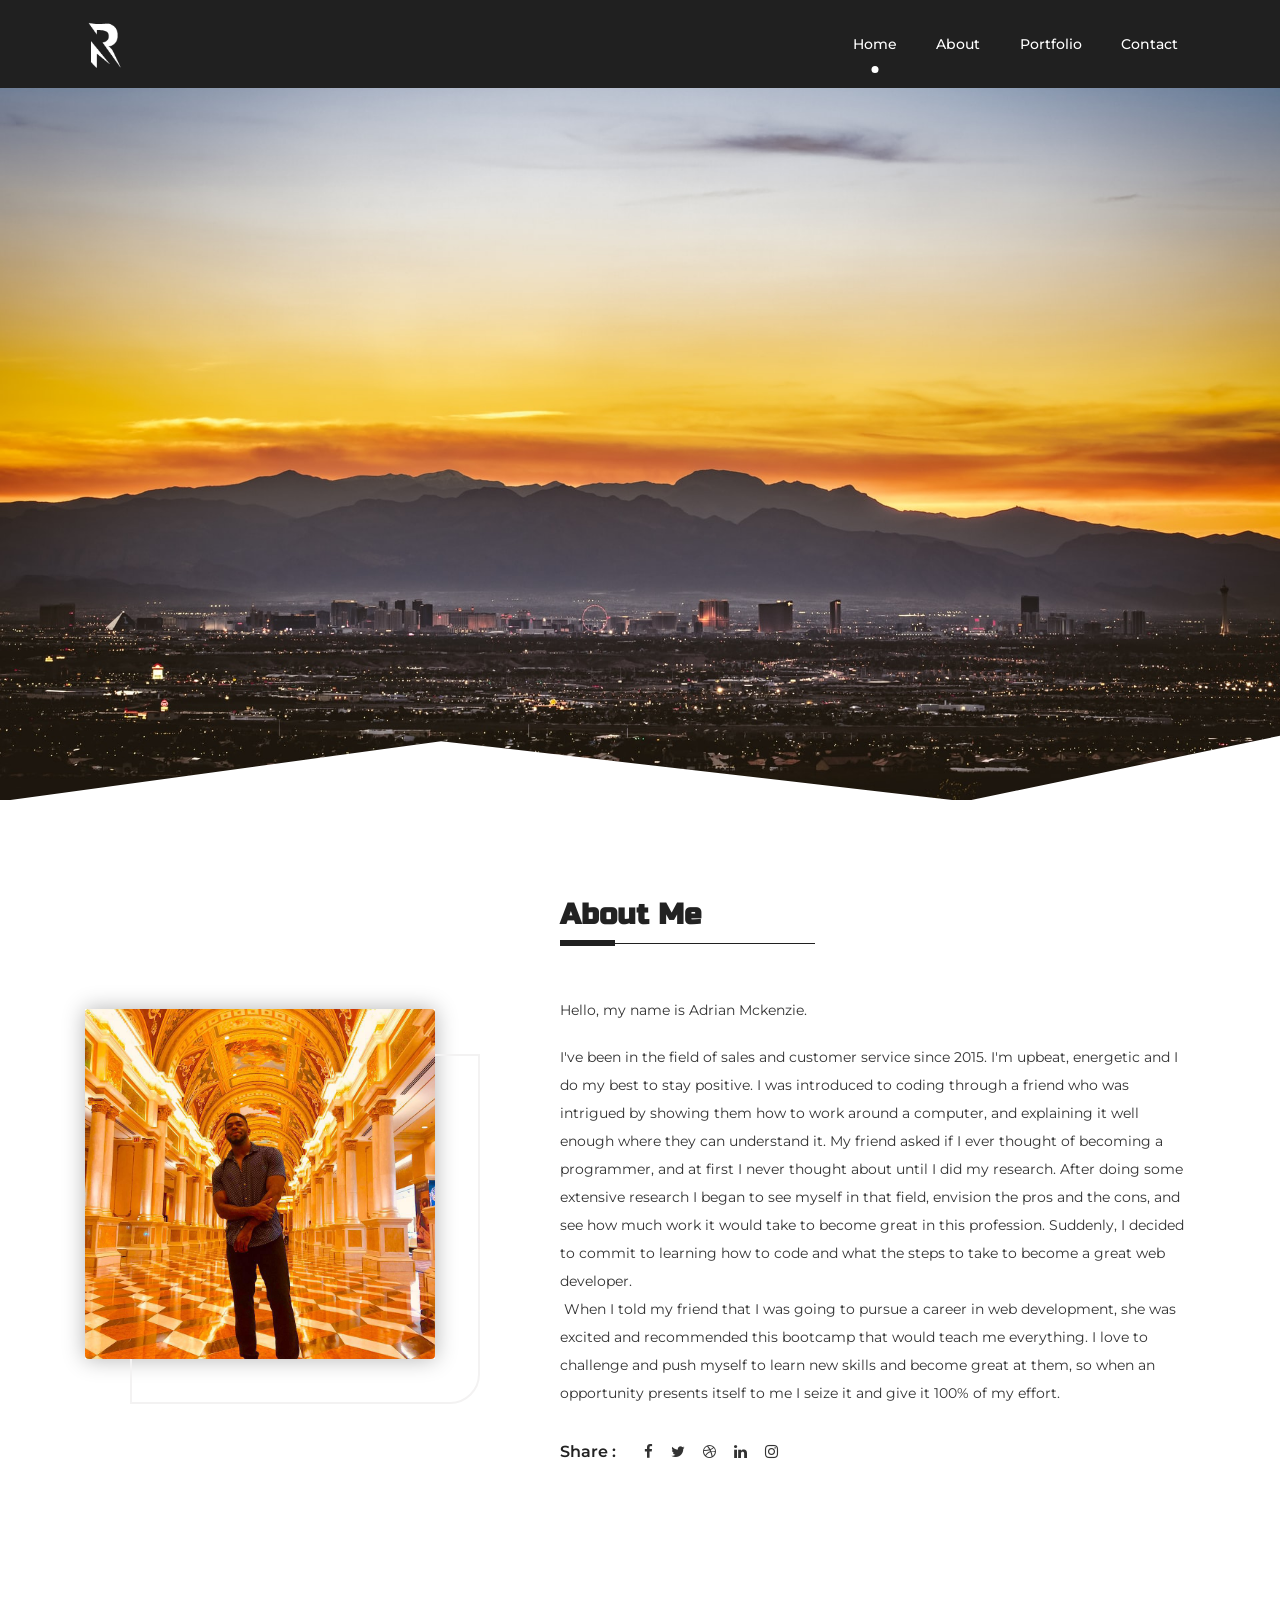
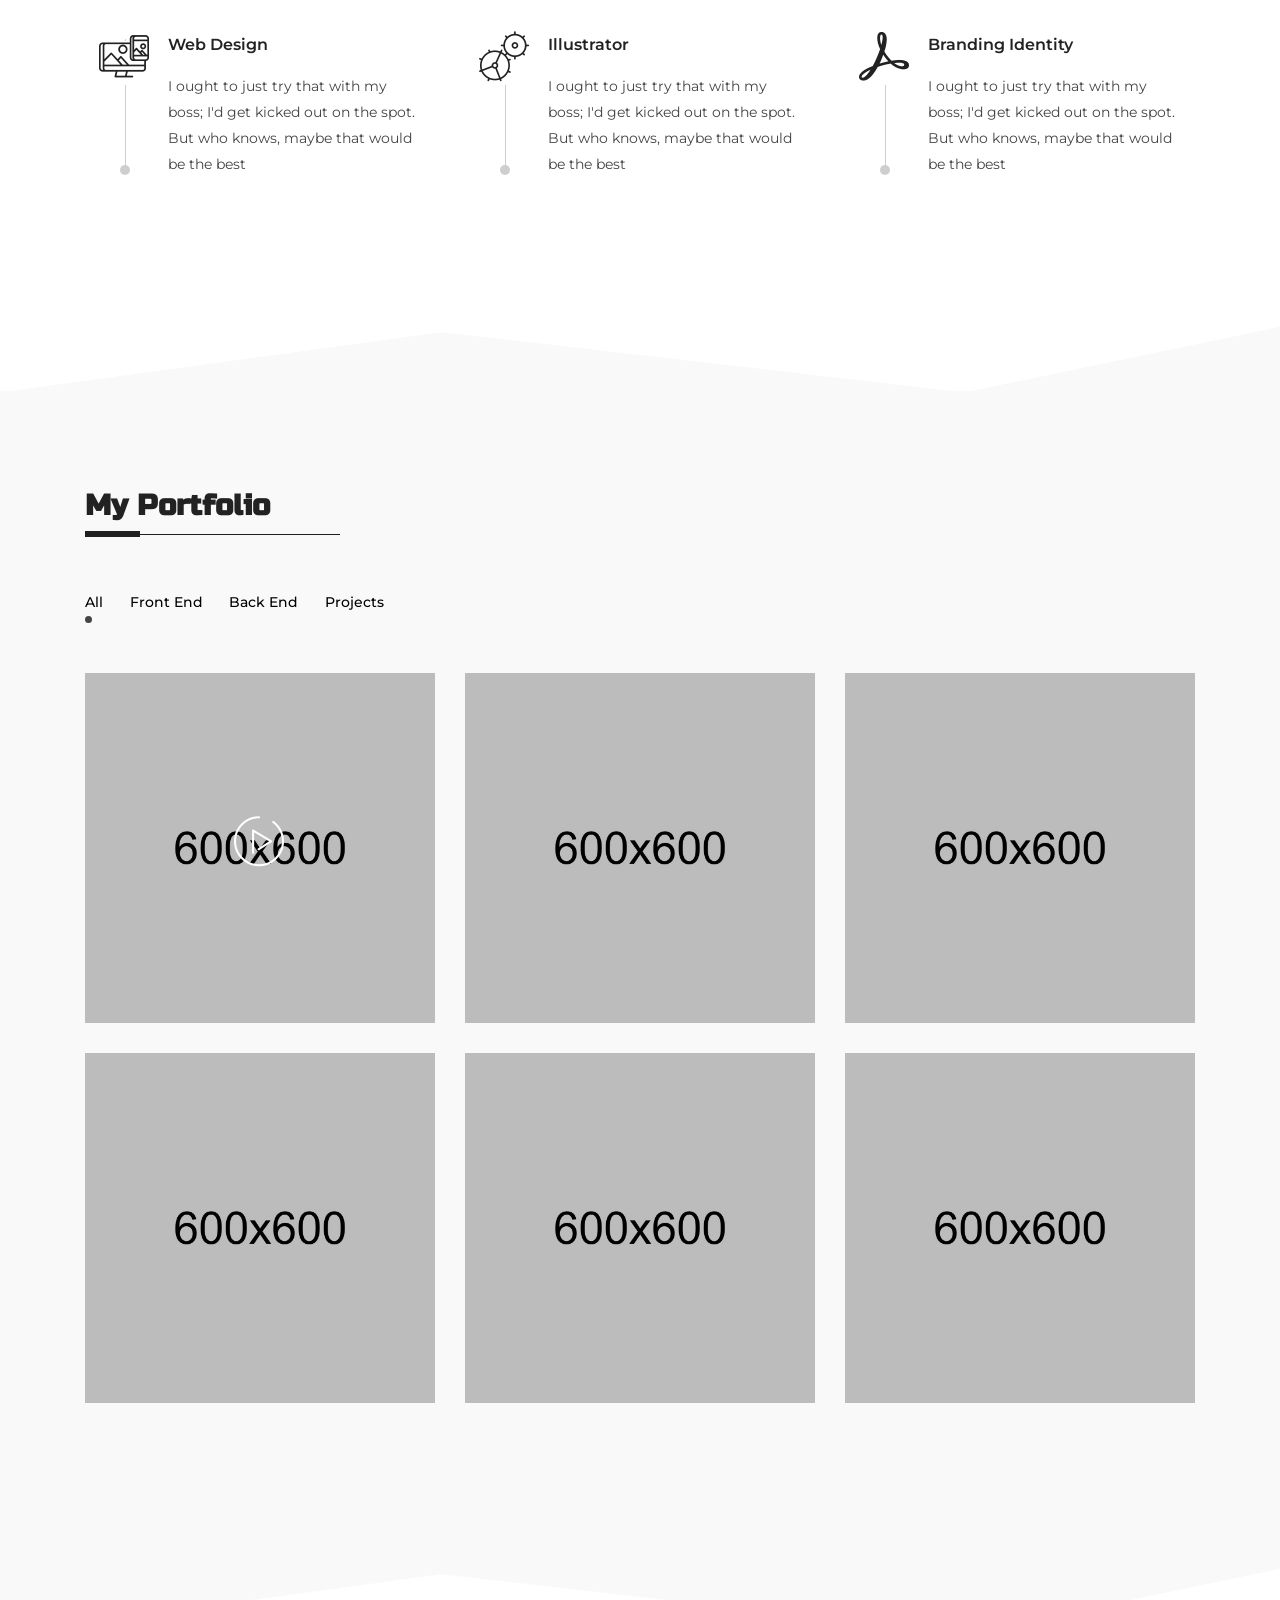
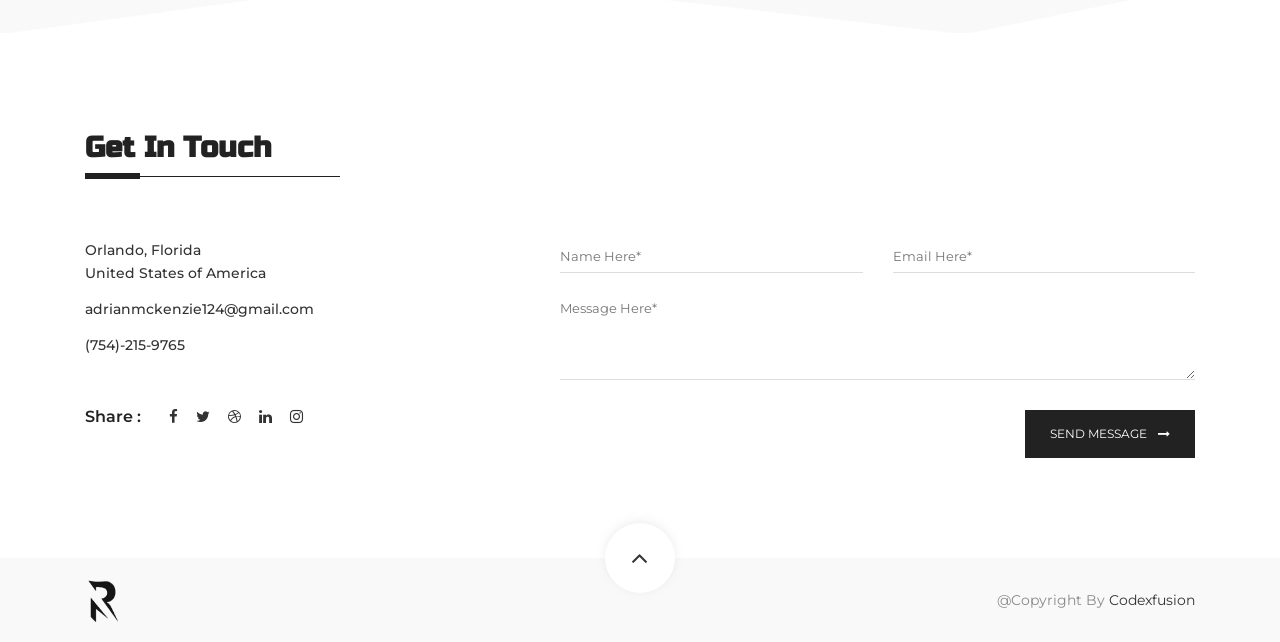
==== index.html @ 222e25c9 "updated portfolio" ====
<!DOCTYPE html>
<html lang="en">
  <head>
    <meta charset="utf-8" />
    <meta http-equiv="x-ua-compatible" content="ie=edge" />
    <meta name="viewport" content="width=device-width, initial-scale=1" />
    <title>Adrian's Portfolio</title>
    <link
      rel="shortcut icon"
      type="image/png"
      href="assets/img/icon/favicon.ico"
    />
    <!-- all css here -->
    <link rel="stylesheet" href="assets/css/bootstrap.min.css" />
    <link rel="stylesheet" href="assets/css/font-awesome.min.css" />
    <link rel="stylesheet" href="assets/css/flaticon.css" />
    <link rel="stylesheet" href="assets/css/magnific-popup.css" />
    <link rel="stylesheet" href="assets/css/slicknav.min.css" />
    <link rel="stylesheet" href="assets/css/typography.css" />
    <link rel="stylesheet" href="assets/css/default-css.css" />
    <link rel="stylesheet" href="assets/css/styles.css" />
    <link rel="stylesheet" href="assets/css/responsive.css" />
    <!-- modernizr css -->
    <script src="assets/js/vendor/modernizr-2.8.3.min.js"></script>
  </head>

  <body id="top">
    <!--[if lt IE 8]>
      <p class="browserupgrade">
        You are using an <strong>outdated</strong> browser. Please
        <a href="http://browsehappy.com/">upgrade your browser</a> to improve
        your experience.
      </p>
    <![endif]-->
    <!-- preloader area start -->
    <div id="preloader">
      <div class="loader_line"></div>
    </div>
    <!-- prealoader area end -->
    <!-- header area start -->
    <header>
      <div class="header-area">
        <div class="container">
          <div class="row align-items-center">
            <div class="col-md-3 col-sm-12">
              <div class="logo">
                <a href="index.html"
                  ><img src="assets/img/icon/logo.png" alt="logo"
                /></a>
              </div>
            </div>
            <div class="col-md-9 d-none d-md-block">
              <div class="main-menu">
                <nav class="nav-menu">
                  <ul id="nav_menu">
                    <li class="active">
                      <a data-hover="home" href="#home"><span>Home</span></a>
                    </li>
                    <li>
                      <a data-hover="about" href="#about"><span>About</span></a>
                    </li>
                    <li>
                      <a data-hover="portfolio" href="#portfolio"
                        ><span>Portfolio</span></a
                      >
                    </li>
                    <li>
                      <a data-hover="contact" href="#contact"
                        ><span>Contact</span></a
                      >
                    </li>
                  </ul>
                </nav>
              </div>
            </div>
            <div class="col-sm-12 d-block d-md-none">
              <div class="responsive-menu-wrap"></div>
            </div>
          </div>
        </div>
      </div>
    </header>
    <!-- header area end -->
    <!-- slider area start -->
    <section
      id="home"
      class="slider-area parallax"
      data-speed="3"
      data-bg-image="assets/img/bg/vegas_view.jpg"
    >
      <div class="container">
        <div class="slider-content">
          <h2 class="txtanim1"><span>Adrian</span> <span>Mckenzie</span></h2>
          <h4 class="txtanim1 delay1">
            <span>W</span>
            <span>e</span>
            <span>b</span>
            <span>D</span>
            <span>e</span>
            <span>v</span>
            <span>e</span>
            <span>l</span>
            <span>o</span>
            <span>p</span>
            <span>e</span>
            <span>r</span>
          </h4>
        </div>
      </div>
      <div class="white_svg svg_white">
        <svg x="0px" y="0px" viewBox="0 186.5 1920 113.5">
          <polygon
            points="0,300 655.167,210.5 1432.5,300 1920,198.5 1920,300 "
          />
        </svg>
      </div>
      <div class="txtanim1 next-section">
        <span
          ><a href="#about"
            >About Me <strong><i class="fa fa-question-circle"></i></strong></a
        ></span>
      </div>
    </section>
    <!-- slider area end -->
    <!-- about area strat -->
    <section class="about-area" id="about">
      <div class="container">
        <div class="row align-items-center">
          <div class="col-md-4">
            <div class="abt-left-thumb">
              <img src="assets/img/about/Vegas.jpg" alt="image" />
            </div>
          </div>
          <div class="col-md-7 offset-md-1">
            <div class="abt-content">
              <div class="section-title">
                <h2 class="txt2_is_show">About Me</h2>
              </div>
              <p class="txt1-wrap">
                <span class="txt1">Hello, my name is Adrian Mckenzie.</span>
              </p>
              <p class="txt1-wrap">
                <span class="txt1"
                  >I've been in the field of sales and customer service since 2015. I'm upbeat, energetic and I do my best to stay positive. I was introduced to coding through a friend who was intrigued
                  by showing them how to work around a computer, and explaining
                  it well enough where they can understand it. My friend asked
                  if I ever thought of becoming a programmer, and at first I
                  never thought about until I did my research. After doing some
                  extensive research I began to see myself in that field,
                  envision the pros and the cons, and see how much work it would
                  take to become great in this profession. Suddenly, I decided
                  to commit to learning how to code and what the steps to take to become a great web developer.</span
                >
                <span class="txt1"></span>
                  When I told my friend that I was going to pursue a career in web development, she was excited and recommended this bootcamp that would teach me everything. I love to challenge and push myself to learn new skills
                  and become great at them, so when an opportunity presents
                  itself to me I seize it and give it 100% of my effort.</span
                >
              </p>
              <div class="social-link">
                <h5>Share :</h5>
                <a href="#"><i class="fa fa-facebook"></i></a>
                <a href="#"><i class="fa fa-twitter"></i></a>
                <a href="#"><i class="fa fa-dribbble"></i></a>
                <a href="#"><i class="fa fa-linkedin"></i></a>
                <a href="#"><i class="fa fa-instagram"></i></a>
              </div>
            </div>
          </div>
        </div>
      </div>
    </section>
    <!-- about area end -->
    <!-- service area start -->
    <div class="service-area pb--200">
      <div class="container">
        <div class="row">
          <div class="col-md-4">
            <div class="single-service txt2_is_show">
              <div class="icon"><span class="flaticon-web-design"></span></div>
              <div class="srvc-content">
                <h4>Web Design</h4>
                <p>
                  I ought to just try that with my boss; I'd get kicked out on
                  the spot. But who knows, maybe that would be the best
                </p>
              </div>
            </div>
          </div>
          <div class="col-md-4">
            <div class="single-service txt2_is_show">
              <div class="icon"><span class="flaticon-settings"></span></div>
              <div class="srvc-content">
                <h4>Illustrator</h4>
                <p>
                  I ought to just try that with my boss; I'd get kicked out on
                  the spot. But who knows, maybe that would be the best
                </p>
              </div>
            </div>
          </div>
          <div class="col-md-4">
            <div class="single-service txt2_is_show">
              <div class="icon"><span class="flaticon-adobe"></span></div>
              <div class="srvc-content">
                <h4>Branding Identity</h4>
                <p>
                  I ought to just try that with my boss; I'd get kicked out on
                  the spot. But who knows, maybe that would be the best
                </p>
              </div>
            </div>
          </div>
        </div>
      </div>
      <div class="white_svg svg_gray">
        <svg x="0px" y="0px" viewBox="0 186.5 1920 113.5">
          <polygon
            points="0,300 655.167,210.5 1432.5,300 1920,198.5 1920,300 "
          />
        </svg>
      </div>
    </div>
    <!-- service area end -->
    <!-- portfolio area start -->
    <section class="fortfolio-area bg-gray pt--100 pb--200" id="portfolio">
      <div class="container">
        <div class="section-title">
          <h2 class="txt2_is_show">My Portfolio</h2>
        </div>
        <div class="fortfolio-filter">
          <button class="active" data-filter="*">All</button>
          <button data-filter=".web">Front End</button>
          <button data-filter=".design">Back End</button>
          <button data-filter=".marketing">Projects</button>
        </div>
        <div class="portfolio-masonary row" id="container">
          <div class="prt-grid marketing design col-md-4 col-sm-6">
            <div class="prt-item">
              <a
                class="expand-video"
                href="https://www.youtube.com/watch?v=eDiA1p5DlLg"
              >
                <span class="flaticon-play-button"></span>
                <img src="assets/img/portfolio/img1.jpg" alt="image" />
              </a>
            </div>
          </div>
          <div class="prt-grid marketing web col-md-4 col-sm-6">
            <div class="prt-item">
              <a class="expand-img" href="assets/img/portfolio/img2.jpg"
                ><img src="assets/img/portfolio/img2.jpg" alt="image"
              /></a>
            </div>
          </div>
          <div class="prt-grid col-md-4 col-sm-6">
            <div class="prt-item">
              <a class="expand-img" href="assets/img/portfolio/img3.jpg"
                ><img src="assets/img/portfolio/img3.jpg" alt="image"
              /></a>
            </div>
          </div>
          <div class="prt-grid design marketing col-md-4 col-sm-6">
            <div class="prt-item">
              <a class="expand-img" href="assets/img/portfolio/img4.jpg"
                ><img src="assets/img/portfolio/img4.jpg" alt="image"
              /></a>
            </div>
          </div>
          <div class="prt-grid web design col-md-4 col-sm-6">
            <div class="prt-item">
              <a class="expand-img" href="assets/img/portfolio/img5.jpg"
                ><img src="assets/img/portfolio/img5.jpg" alt="image"
              /></a>
            </div>
          </div>
          <div class="prt-grid design marketing col-md-4 col-sm-6">
            <div class="prt-item">
              <a class="expand-img" href="assets/img/portfolio/img6.jpg"
                ><img src="assets/img/portfolio/img6.jpg" alt="image"
              /></a>
            </div>
          </div>
        </div>
      </div>
      <div class="white_svg svg_white">
        <svg x="0px" y="0px" viewBox="0 186.5 1920 113.5">
          <polygon
            points="0,300 655.167,210.5 1432.5,300 1920,198.5 1920,300 "
          />
        </svg>
      </div>
    </section>
    <!-- portfolio area end -->
    <!-- contact area start -->
    <section class="contact-area ptb--100" id="contact">
      <div class="container">
        <div class="section-title">
          <h2 class="txt2_is_show">Get In Touch</h2>
        </div>
        <div class="row">
          <div class="col-md-5">
            <div class="cnt-left">
              <ul>
                <li>
                  Orlando, Florida
                  <span class="ct-break">United States of America</span>
                </li>
                <li>adrianmckenzie124@gmail.com</li>
                <li>(754)-215-9765</li>
              </ul>
              <div class="social-link">
                <h5>Share :</h5>
                <a href="#"><i class="fa fa-facebook"></i></a>
                <a href="#"><i class="fa fa-twitter"></i></a>
                <a href="#"><i class="fa fa-dribbble"></i></a>
                <a href="#"><i class="fa fa-linkedin"></i></a>
                <a href="#"><i class="fa fa-instagram"></i></a>
              </div>
            </div>
          </div>
          <div class="col-md-7">
            <div class="contact-form">
              <div class="screen-reader-response"></div>
              <form action="mail.php" id="cf">
                <div class="row">
                  <div class="col-md-6">
                    <input
                      type="text"
                      id="name"
                      name="name"
                      placeholder="Name Here*"
                    />
                  </div>
                  <div class="col-md-6">
                    <input
                      type="email"
                      id="email"
                      name="email"
                      placeholder="Email Here*"
                    />
                  </div>
                </div>
                <textarea
                  name="msg"
                  id="msg"
                  placeholder="Message Here*"
                ></textarea>
                <div class="form-submit">
                  <button type="submit" name="submit" id="cnt_submit">
                    Send Message <i class="fa fa-long-arrow-right"></i>
                  </button>
                </div>
              </form>
            </div>
          </div>
        </div>
      </div>
    </section>
    <!-- contact area end -->
    <!-- footer area start -->
    <footer>
      <div class="footer-area bg-gray">
        <div class="container">
          <div class="row align-items-center">
            <div class="col-md-6 col-sm-4">
              <div class="flogo">
                <a href="index.html"
                  ><img src="assets/img/icon/flogo.png" alt="logo"
                /></a>
              </div>
            </div>
            <div class="col-md-6 col-sm-8">
              <div class="copyright">
                <p>@Copyright By <span>Codexfusion</span></p>
              </div>
            </div>
          </div>
          <div class="go-to-top">
            <a href="#top"><i class="fa fa-angle-up"></i></a>
          </div>
        </div>
      </div>
    </footer>
    <!-- footer area end -->
    <!-- jquery latest version -->
    <script src="assets/js/vendor/jquery-3.2.0.min.js"></script>
    <!-- bootstrap 4 js -->
    <script src="assets/js/bootstrap.min.js"></script>
    <!-- others plugins -->
    <script src="assets/js/jquery.slicknav.min.js"></script>
    <script src="assets/js/jquery.magnific-popup.min.js"></script>
    <script src="assets/js/imagesloaded.pkgd.min.js"></script>
    <script src="assets/js/isotope.pkgd.min.js"></script>
    <script src="assets/js/plugins.js"></script>
    <script src="assets/js/scripts.js"></script>
  </body>
</html>
---- assets/css/flaticon.css ----
/*
  	Flaticon icon font: Flaticon
  	Creation date: 23/10/2017 08:34
  	*/

@font-face {
  font-family: "Flaticon";
  src: url("../fonts/Flaticon.eot");
  src: url("../fonts/Flaticon.eot?#iefix") format("embedded-opentype"),
       url("../fonts/Flaticon.woff") format("woff"),
       url("../fonts/Flaticon.ttf") format("truetype"),
       url("../fonts/Flaticon.svg#Flaticon") format("svg");
  font-weight: normal;
  font-style: normal;
}

@media screen and (-webkit-min-device-pixel-ratio:0) {
  @font-face {
    font-family: "Flaticon";
    src: url("./Flaticon.svg#Flaticon") format("svg");
  }
}

[class^="flaticon-"]:before, [class*=" flaticon-"]:before,
[class^="flaticon-"]:after, [class*=" flaticon-"]:after {
	font-family: Flaticon;
	font-size: 20px;
	font-style: normal;
	margin-left: 0px;
}

.flaticon-play-button:before { content: "\f100"; }
.flaticon-adobe:before { content: "\f101"; }
.flaticon-settings:before { content: "\f102"; }
.flaticon-web-design:before { content: "\f103"; }
---- assets/css/typography.css ----
/*
Table Of Contents
=========================
- Default Typography
- Custom Typography
=========================
*/

body {
    font-family: 'Montserrat', sans-serif;
}

h1,
h2,
h3,
h4,
h5,
h6 {
    margin: 0;
    font-family: 'Russo One', sans-serif;
    font-weight: 700;
    color: #000;
    letter-spacing: 1.5px;
}

h1 a,
h2 a,
h3 a,
h4 a,
h5 a,
h6 a {
    font-weight: inherit;
    font-family: 'Montserrat', sans-serif;
}

h1 {
    font-size: 36px;
    line-height: 70px;
    letter-spacing: 1px;
    margin-bottom: 0px;
}

h2 {
    font-size: 22px;
    line-height: 24px;
    margin-bottom: 0px;
}

h3 {
    font-size: 24px;
    line-height: 30px;
    margin-bottom: 0px;
}

h4 {
    font-size: 20px;
    line-height: 27px;
}

h5 {
    font-size: 16px;
    line-height: 24px;
}

h6 {
    font-size: 14px;
    line-height: 24px;
}

p {
    font-family: 'Montserrat', sans-serif;
    font-size: 14px;
    font-weight: normal;
    letter-spacing: 0;
    line-height: 28px;
    margin: 0;
}

p img {
    margin: 0;
}

span {
    font-family: 'Montserrat', sans-serif;
}


/* em and strong */

em {
    font: 15px/30px;
}

strong,
b {
    font: 15px/30px;
}

small {
    font-size: 11px;
    line-height: inherit;
}


/*  blockquotes */

blockquote {
    border-left: 0 none;
    font-family: 'Montserrat', sans-serif;
    margin: 10px 0;
    padding-left: 40px;
    position: relative;
}

blockquote::before {
    color: #4e5665;
    content: "ï„";
    font-family: FontAwesome;
    font-size: 36px;
    left: 20px;
    line-height: 0;
    margin: 0;
    opacity: 0.5;
    position: absolute;
    top: 20px;
}

blockquote p {
    font-style: italic;
    padding: 0;
    font-size: 18px;
    line-height: 36px;
}

blockquote cite {
    display: block;
    font-size: 12px;
    font-style: normal;
    line-height: 18px;
}

blockquote cite:before {
    content: "\2014 \0020";
}

blockquote cite a,
blockquote cite a:visited {
    color: #8B9798;
    border: none
}

/* links */

a,
a:visited {
    text-decoration: none;
    font-family: 'Montserrat', sans-serif;
    font-weight: normal;
    font-size: 12px;
    color: #fff;
    transition: all 0.3s ease-in-out;
    -webkit-transition: all 0.3s ease-in-out;
    -moz-transition: all 0.3s ease-in-out;
    -o-transition: all 0.3s ease-in-out;
    outline: 0;
}

a:hover,
a:active {
    color: #ffb607;
    text-decoration: none;
    outline: 0;
}

a:focus {
    text-decoration: none;
    outline: 0;
}

p a,
p a:visited {
    line-height: inherit;
    outline: 0;
}

a.active {
    color: #ffb607!important;
}


/* list */

ul,
ol {
    margin-bottom: 0px;
    margin-top: 0px;
    padding: 0;
}

ul {
    margin: 0;
    list-style-type: none;
}

ol {
    list-style: decimal;
}

ol,
ul.square,
ul.circle,
ul.disc {
    margin-left: 0px;
}

ul.square {
    list-style: square outside;
}

ul.circle {
    list-style: circle outside;
}

ul.disc {
    list-style: disc outside;
}

ul ul,
ul ol,
ol ol,
ol ul {
    margin: 0;
}

ul ul li,
ul ol li,
ol ol li,
ol ul li {
    margin-bottom: 0px;
}

li {
    line-height: 18px;
    margin-bottom: 0px;
}

ul.large li {}

li p {}


/* definition list */

dl {
    margin: 12px 0;
}

dt {
    margin: 0;
    color: #11ABB0;
}

dd {
    margin: 0 0 0 20px;
}

button {}


/*
--------------------------
- Custom Typography
--------------------------
*/


/* Your Custom Typography. */
---- assets/css/default-css.css ----
/* 
--------------------------
- 1.1 Default CSS
--------------------------
*/

/*google font*/
@import url('https://fonts.googleapis.com/css?family=Montserrat:300,400,500,600,700|Russo+One');

/* Your default CSS. */
*{margin: 0;padding:0;box-sizing: border-box;}

.clear {
    clear: both
}

*,
*:before,
*:after {
    -moz-box-sizing: border-box;
    -webkit-box-sizing: border-box;
    box-sizing: border-box;
}

*:focus {
    outline: 0;
}

html {
    font-size: 62.5%;
    -webkit-font-smoothing: antialiased;
}

body {
    background: #fff;
    font-weight: normal;
    font-size: 15px;
    letter-spacing: 1.5px;
    color: #888;
    line-height: 30px;
    -webkit-font-smoothing: antialiased;
    /* Fix for webkit rendering */
    -webkit-text-size-adjust: 100%;
}

img {
    max-width: 100%;
    height: auto;
}

button,
input,
textarea {
    letter-spacing: 0;
}

/*custome css*/

/*----------------------------
  14. Basic margin padding
-----------------------------*/
.bg-gray{
    background-color: #f9f9f9;
}
.ptb--100{
    padding: 100px 0px;
}
.pt--100{
    padding-top: 100px;
}
.pb--100{
    padding-bottom: 100px;
}
.pt--200{
    padding-top: 200px;
}
.pb--200{
    padding-bottom: 200px;
}

/*pealoader css*/
#preloader {
    position: fixed;
    left: 0;
    top: 0;
    height: 100vh;
    width: 100%;
    z-index: 99999;
    display: flex;
}
#preloader:before,
#preloader:after{
    content: '';
    position: absolute;
    left: 0;
    top: 0;
    width: 50%;
    height: 100%;
    z-index: -1;
    background-color: #171616;
    -webkit-transition: all 0.3s ease 0s;
    -o-transition: all 0.3s ease 0s;
    transition: all 0.3s ease 0s;
}
#preloader:after{
    left: auto;
    right: 0;
}
#preloader .loader_line{
    margin: auto;
    width: 1px;
    height: 250px;
    position: relative;
    overflow: hidden;
    -webkit-transition: all 0.8s ease 0s;
    -o-transition: all 0.8s ease 0s;
    transition: all 0.8s ease 0s;
}
.loader_line:before{
    content: '';
    position: absolute;
    left: 0;
    top: 50%;
    width: 1px;
    height: 0%;
    -webkit-transform: translateY(-50%);
    -ms-transform: translateY(-50%);
    -o-transform: translateY(-50%);
    transform: translateY(-50%);
    background-color: #fff;
    -webkit-animation: lineheight 1000ms ease-in-out 0s forwards;
    -o-animation: lineheight 1000ms ease-in-out 0s forwards;
    animation: lineheight 1000ms ease-in-out 0s forwards;
}
.loader_line:after{
    content: '';
    position: absolute;
    left: 0;
    top: 0;
    width: 1px;
    height: 100%;
    background-color: #777;
    -webkit-transform: translateY(-100%);
    -ms-transform: translateY(-100%);
    -o-transform: translateY(-100%);
    transform: translateY(-100%);
    -webkit-animation: lineround 1200ms linear 0s infinite;
    -o-animation: lineround 1200ms linear 0s infinite;
    animation: lineround 1200ms linear 0s infinite;
    animation-delay: 2000ms;
}

@keyframes lineheight{
    0%{
        height: 0%;
    }
    100%{
        height: 100%;
    }
}

@keyframes lineround{
    0%{
        -webkit-transform: translateY(-100%);
        -ms-transform: translateY(-100%);
        -o-transform: translateY(-100%);
        transform: translateY(-100%);
    }
    100%{
        -webkit-transform: translateY(200%);
        -ms-transform: translateY(200%);
        -o-transform: translateY(200%);
        transform: translateY(200%);
    }
}

/*hiding all*/
.preloaded .loader_line:after{
    opacity: 0;
}
.preloaded  .loader_line{
    opacity: 0;
    height: 100%!important;
}
.preloaded:before,
.preloaded:after{
    -webkit-animation: preloadedzero 300ms ease-in-out 500ms forwards;
    -o-animation: preloadedzero 300ms ease-in-out 500ms forwards;
    animation: preloadedzero 300ms ease-in-out 500ms forwards;
}
@keyframes preloadedzero{
    0%{
        width: 50%;
    }
    100%{
        width: 0%;
    }
}
---- assets/css/styles.css ----
/*-----------------------------------------------------------------------------------

    Template Name: Rokstar - Portfolio Html Template
    Template URI: rashadulislam.com/demo/proshar-preview
    Description: Rokstar - Portfolio Html Template
    Author: dreamthemecoders
    Author URI: https://themeforest.net/user/dreamthemecoders
    Version: 1.0

-----------------------------------------------------------------------------------
    
    CSS INDEX
    ===================
  
    1. Header Area
    2. Slider Area
    3. About Area
    4. Service Area
    5. Fortfolio Area
    6. Contact Area
    7. Footer Area

-----------------------------------------------------------------------------------*/

/*============================================
* 1. Header Area
*=============================================*/
.header-area{
    position: fixed;
    left: 0;
    top: 0;
    z-index: 999;
    width: 100%;
    background: #202020;
}
.logo{}
.logo a{
    display: inline-block;
}
.logo a img{
    max-width: 43px;
}
.main-menu{}
.main-menu nav ul{
    text-align: right;
}
.main-menu nav ul li{
    display: inline-block;
}
.main-menu nav ul li a{
        display: block;
    color: #fff;
    font-size: 14px;
    font-weight: 500;
    letter-spacing: 0;
    padding: 35px 17px;
    position: relative;
}

.main-menu nav ul li a:before{
    content: '';
    position: absolute;
    left: 50%;
    bottom: 17%;
    height: 7px;
    width: 7px;
    background: #fff;
    border-radius: 50%;
    opacity: 0;
    transform: translateX(-50%);
    -webkit-transition: all 0.3s ease 0s;
    -o-transition: all 0.3s ease 0s;
    transition: all 0.3s ease 0s;
}
.main-menu nav ul li a:after{
    content: attr(data-hover);
    position: absolute;
    left: 50%;
    top: 70%;
    opacity: 0;
    transform: translateX(-50%);
    -webkit-transition: all 0.3s ease 0s;
    -o-transition: all 0.3s ease 0s;
    transition: all 0.3s ease 0s;
}
.main-menu nav ul li a:hover:after{
    opacity: 1;
    top: 50%;
    transform: translate(-50%, -50%);
}
.main-menu nav ul li.active a:before{
    opacity: 1;
}
.main-menu nav ul li a span{
    display: block;
    -webkit-transition: all 0.15s ease-in-out 0s;
    -o-transition: all 0.15s ease-in-out 0s;
    transition: all 0.15s ease-in-out 0s;
}
.main-menu nav ul li a:hover span{
    transform: translate3d(0,-12px,0);
    opacity: 0;
}

/*mobiel menu*/

.slicknav_menu .slicknav_menutxt {
    display: none;
}

.slicknav_menu {
    background: transparent;
    margin-top: 21px;
}

.slicknav_menu .slicknav_icon-bar {
    height: 2px;
    width: 19px;
    margin: 3px 0px;
    -webkit-transition: all 0.3s ease 0s;
    transition: all 0.3s ease 0s;
}

.slicknav_btn {
    background-color: transparent;
    position: relative;
    margin-top: -38px;
}

.slicknav_menu .slicknav_open .slicknav_icon-bar:nth-child(2) {
    opacity: 0;
    -ms-filter: "progid:DXImageTransform.Microsoft.Alpha(Opacity=0)";
}

.slicknav_menu .slicknav_open .slicknav_icon-bar:nth-child(1) {
    -webkit-transform: rotate(45deg) translate(1px, 7px);
    transform: rotate(45deg) translate(1px, 7px);
}

.slicknav_menu .slicknav_open .slicknav_icon-bar:nth-child(3) {
    -webkit-transform: rotate(-45deg) translateY(-6px);
    transform: rotate(-45deg) translateY(-6px);
}

.slicknav_menu {
    margin-top: 0;
}

.slicknav_nav {
    background: #0c0c0c;
    margin: 0;
    padding: 6px 0px;
    margin-top: 10px;
}

.slicknav_nav a:hover {
    background: #fefefe none repeat scroll 0 0;
    border-radius: 0;
}

.slicknav_nav a {
    font-size: 14px;
    letter-spacing: 0.01em;
}

/*============================================
* END Header Area
*=============================================*/

/*============================================
* 2. Slider Area
*=============================================*/
.slider-area{
    height: 800px;
    display: flex;
    align-items: center;
    position: relative;
}
.white_svg{
    position: absolute;
    left: 0;
    bottom: -11px;
    width: 100%;
    overflow: hidden;
}
.svg_white svg{
    fill: #fff;
    width: 101%;
}
.svg_gray svg{
    fill: #f9f9f9;
    width: 101%;
}
.slider-content h2{
    font-size: 55px;
    color: #ffffff;
    font-weight: 300;
    letter-spacing: 0;
    line-height: 55px;
    margin-bottom: 10px;
    text-transform: uppercase;
}

.slider-content h4{
    font-size: 19px;
    font-weight: 300;
    color: #ffffff;
    letter-spacing: 0em;
    line-height: 41px;
    text-transform: uppercase;
}
.slider-content h4 span{
    display: inline-block!important;
    letter-spacing: 0;
}
.txt1-wrap{
    overflow: hidden;
    margin-bottom: 100px;
}
.txt1{
    opacity: 0;
    display: inline-block;
    -webkit-transition: all 0.3s ease 0s;
    -o-transition: all 0.3s ease 0s;
    transition: all 0.3s ease 0s;
    -webkit-transform: translate3d(0px, 100%, 0px);
    -ms-transform: translate3d(0px, 100%, 0px);
    -o-transform: translate3d(0px, 100%, 0px);
    transform: translate3d(0px, 100%, 0px);
}

.next-section{
        position: absolute;
    right: 38px;
    bottom: 123px;
    transform: rotate(-90deg);
    z-index: 99;
    padding-left: 32px;
}
.next-section a{
        display: block;
    color: #fff;
    text-transform: uppercase;
    font-size: 10px;
    letter-spacing: 0.2em;
        font-weight: 300;
        position: relative;
}
.next-section strong{
        display: inline-block;
    font-size: 14px;
    font-weight: 700;
    margin-left: 4px;
}
.next-section a:after{
    content: '';
    position: absolute;
    bottom: 3px;
    right: 0;
    height: 1px;
    width: 0%;
    background-color: #ddd;
    -webkit-transition: all 0.3s ease 0s;
    -o-transition: all 0.3s ease 0s;
    transition: all 0.3s ease 0s;
}
.next-section a:hover:after{
    width: 126%;
}
.next-section a:before{
        content: '\f104';
    position: absolute;
    bottom: 3px;
    left: -17px;
    font-family: fontawesome;
    font-size: 24px;
    color: #b1acac;
    -webkit-animation: secdownmoving 1000ms linear 0s infinite;
    -o-animation: secdownmoving 1000ms linear 0s infinite;
    animation: secdownmoving 1000ms linear 0s infinite;
}
@keyframes secdownmoving{
    0%{
        -webkit-transform: translateX(0px);
        -ms-transform: translateX(0px);
        -o-transform: translateX(0px);
        transform: translateX(0px);
    }
    50%{
        -webkit-transform: translateX(-10px);
        -ms-transform: translateX(-10px);
        -o-transform: translateX(-10px);
        transform: translateX(-10px);
    }
    100%{
        -webkit-transform: translateX(0px);
        -ms-transform: translateX(0px);
        -o-transform: translateX(0px);
        transform: translateX(0px);
    }
}

/*============================================
* END Slider Area
*=============================================*/

/*============================================
* 3. About Area
*=============================================*/
.about-area{
    padding: 100px 0px 150px;
}
.abt-left-thumb{
    display: block;
    position: relative;
    z-index: 1;
    box-shadow: 0px 0px 21px rgba(0,0,0,0.3);
}
.abt-left-thumb:before{
    content: '';
    position: absolute;
    right: -45px;
    bottom: -45px;
    border: 2px solid #f3f2f2;
    height: 100%;
    width: 100%;
    z-index: -1;
    border-radius: 0px 0px 30px 0px;
}
.abt-left-thumb img{
    border-radius: 4px;
    overflow: hidden;
    max-width: 100%;
}
.abt-content{}
.section-title{}
.section-title h2{
        font-size: 29px;
    letter-spacing: 0;
    color: #222222;
    line-height: 30px;
    margin-bottom: 50px;
    padding-bottom: 16px;
    position: relative;
}
.section-title h2:before{
    content: '';
    position: absolute;
    left: 0;
    bottom: 0;
    height: 5px;
    width: 55px;
    background-color: #202020;
}
.section-title h2:after{
    content: '';
    position: absolute;
    left: 0;
    bottom: 2px;
    height: 1px;
    width: 255px;
    background-color: #202020;
}
.section-title h2.txt2_is_show:after{
    width: 0;
    -webkit-transition: all 0.4s ease 0s;
    -o-transition: all 0.4s ease 0s;
    transition: all 0.4s ease 0s;
}
.section-title h2.is_show:after{
    width: 255px;
}
.abt-content p{
    font-size: 14px;
    font-weight: 400;
    color: #333;
    letter-spacing: 0;
    margin-bottom: 19px;
}
.social-link{
    display: inline-block;
    margin-top: 11px;
}
.social-link h5{
    font-family: 'Montserrat', sans-serif;
    display: inline-block;
    font-size: 16px;
    letter-spacing: 0;
    font-weight: 600;
    color: #222222;
    margin-right: 22px;
}
.social-link a{
    display: inline-block;
    font-size: 15px;
    color: #333333;
    margin-right: 11px;
}
.social-link:hover a{
    color: #888;
}
.social-link a:hover{
    color: #000;
}

/*============================================
* END About Area
*=============================================*/

/*============================================
* 4. Service Area
*=============================================*/
.service-area{
    position: relative;
}
.single-service{
    z-index: 1;
    position: relative;
    padding: 14px;
    -webkit-transition: all 0.3s ease 0s;
    -o-transition: all 0.3s ease 0s;
    transition: all 0.3s ease 0s;
}
.single-service:hover,
.single-service:hover .icon{
    background-color: #f9f9f9;
}
.single-service .icon{
        float: left;
    margin-right: 17px;
    margin-top: 10px;
        background: #fff;
}
.single-service:before{
        content: '';
    position: absolute;
    left: 40px;
    top: 22px;
    height: 0;
    width: 1px;
    background: #d0cdcd;
    z-index: -1;
    -webkit-transition: all 0.8s ease 0s;
    -o-transition: all 0.8s ease 0s;
    transition: all 0.8s ease 0s;
}
.txt2_is_show.is_show:before{
    height: calc(100% - 40px);
}
.single-service:after{
    content: '';
    position: absolute;
    left: 35px;
    bottom: 16px;
    height: 10px;
    width: 10px;
    border-radius: 50%;
    background: #d0cdcd;
}
.txt2_is_show:after{
    opacity: 0;
    -webkit-transition: all 0.8s ease 1.1s;
    -o-transition: all 0.8s ease 1.1s;
    transition: all 0.8s ease 1.1s;
}
.txt2_is_show.is_show:after{
    opacity: 1;
}
.single-service .icon span:before{
    font-size: 50px;
        color: #222;
}
.srvc-content{
    overflow: hidden;
}
.srvc-content h4{
        font-family: 'Montserrat', sans-serif;
    font-size: 16px;
    font-weight: 600;
    letter-spacing: 0;
    color: #222222;
    margin-bottom: 15px;
}
.srvc-content p{
    color: #444;
    line-height: 26px;
}


/*============================================
* END Service Area
*=============================================*/

/*============================================
* 5. Fortfolio Area
*=============================================*/
.fortfolio-area{
    position: relative;
}
.fortfolio-filter{
    margin-bottom: 50px;
}
.fortfolio-filter button{
        font-size: 14px;
    font-weight: 500;
    color: #000000;
    letter-spacing: 0;
    background: transparent;
    border: none;
    outline: none;
    cursor: pointer;
    padding-bottom: 6px;
    position: relative;
    margin-right: 21px;
}
.fortfolio-filter button:before{
        content: '';
    position: absolute;
    left: 0;
    bottom: 0;
    height: 7px;
    width: 7px;
    opacity: 0;
    background: #464444;
    border-radius: 50%;
    -webkit-transition: all 0.3s ease 0s;
    -o-transition: all 0.3s ease 0s;
    transition: all 0.3s ease 0s;
}
.fortfolio-filter button.active:before{
    opacity: 1;
}
.prt-item{
    margin-bottom: 30px;
}
.prt-item a{
    display: block;
}
.prt-item a.expand-video{
    position: relative;
    z-index: 1;
}
.prt-item a.expand-video span{
        position: absolute;
    left: 50%;
    top: 50%;
    transform: translate(-50%, -50%);
}
.prt-item a.expand-video:before{
    content: '';
    position: absolute;
    left: 0;
    top: 0;
    height: 100%;
    width: 100%;
    opacity: 0;
    background-color: rgba(27, 27, 27, 0.5);
    -webkit-transition: all 0.3s ease 0s;
    -o-transition: all 0.3s ease 0s;
    transition: all 0.3s ease 0s;
}
.prt-item:hover a.expand-video:before{
    opacity: 1;
}
.prt-item a.expand-video span:before{
    font-size: 50px;
    color: #fff;
}
.prt-item a:hover {
    box-shadow: 0px 10px 27px rgba(0,0,0,0.1);
}
.prt-item a img{
    max-width: 100%;
    display: inline-block;
}

/*============================================
* END Fortfolio Area
*=============================================*/

/*============================================
* 6. Contact Area
*=============================================*/
.contact-area{
    position: relative;
}
.contact-area .section-title{
    margin-bottom: 60px;
}
.cnt-left ul li {
    font-size: 14px;
    color: #333;
    letter-spacing: 0;
    line-height: 23px;
    margin-bottom: 13px;
    font-weight: 500;
}
.cnt-left ul li span.ct-break{
    display: block;
}
.cnt-left .social-link{
    margin-top: 32px;
}
.contact-form form input,
.contact-form form textarea{
        height: 34px;
    width: 100%;
    background: #fff;
    border: none;
    border-bottom: 1px solid #dddddd;
    margin-bottom: 20px;
    letter-spacing: 0;
    font-size: 13px;
}
.contact-form form input::-webkit-input-placeholder,
.contact-form form textarea::-webkit-input-placeholder {
  color: #777;
}
.contact-form form input::-moz-placeholder,
.contact-form form textarea::-moz-placeholder {
  color: #777;
}
.contact-form form input:-ms-input-placeholder,
.contact-form form textarea:-ms-input-placeholder {
  color: #777;
}
.contact-form form input:-moz-placeholder,
.contact-form form textarea:-moz-placeholder {
  color: #777;
}
.contact-form form textarea{
    height: 87px;
}
.contact-form form .form-submit{
    text-align: right;
}
.contact-form form button{
        background: #222;
    color: #fff;
    border: none;
    text-transform: uppercase;
    font-size: 12px;
    padding: 9px 25px;
    font-weight: 400;
    cursor: pointer;
    outline: none;
}
.contact-form form button i{
    margin-left: 8px;
    -webkit-transition: all 0.3s ease 0s;
    -o-transition: all 0.3s ease 0s;
    transition: all 0.3s ease 0s;
}
.contact-form form button:hover i{
    -webkit-transform: translateX(5px);
    -ms-transform: translateX(5px);
    -o-transform: translateX(5px);
    transform: translateX(5px);
}

/*============================================
* END Contact Area
*=============================================*/

/*============================================
* 7. Footer Area
*=============================================*/
.footer-area{
    padding: 18px 0px;
    position: relative;
}
.copyright {
    text-align: right;
}
.copyright p{
        font-size: 14px;
    font-weight: 400;
    letter-spacing: 0;
    color: #898989;
}
.flogo a img{
    max-width: 40px;
}
.copyright p span{
    display: inline-block;
    color: #333;
}
.go-to-top a{
    color: #333;
    position: absolute;
    left: calc(50% - 35px);
    top: -35px;
    background: #fff;
    height: 70px;
    width: 70px;
    border-radius: 50%;
    text-align: center;
    line-height: 70px;
    box-shadow: 0px -2px 9.9px 0.1px rgba(186, 187, 188, 0.25);
    font-size: 27px;
}
.go-to-top a:hover{
    box-shadow: 0px -4px 9.9px 0.1px rgba(186, 187, 188, 0.25);
}

/*============================================
* END Footer Area
*=============================================*/
---- assets/css/responsive.css ----
/* (1366x768) WXGA Display */

@media screen and (min-width: 1366px) and (max-width: 1919px) {}



/* Normal desktop :992px. */

@media (min-width: 992px) and (max-width: 1197px) {
	.slider-area {
	    height: 619px;
	}
}



/* Normal desktop :991px. */

@media (min-width: 768px) and (max-width: 991px) {
	.slider-area {
	    height: 480px;
	}
	.about-area {
	    padding: 90px 0px 80px;
	}
	.single-service{
		padding: 0;
	}
	.srvc-content h4{
		font-size: 15px;
	}
	.single-service .icon span:before {
	    font-size: 37px;
	}
	.single-service .icon {
	    margin-right: 11px;
	    margin-top: 8px;
	}
	.single-service:before {
	    left: 18px;
	}
	.single-service:after{
		left: 13px;
	}
    .white_svg {
	    bottom: -12px;
	}
	.service-area {
	    padding-bottom: 120px;
	}
	.fortfolio-area {
	    padding: 80px 0px 110px;
	}
	.contact-area {
	    padding: 80px 0px 90px;
	}
	.go-to-top{
		display: none;
	}
}



/* small mobile :320px. */

@media (max-width: 767px) {
    .container {
        width: 100%
    }
    .header-area {
        padding: 10px 0px 3px;
    }
    .white_svg {
	    bottom: -12px;
	}
}



/* Large Mobile :480px. */

@media only screen and (min-width: 480px) and (max-width: 767px) {
	.slicknav_btn {
	    margin-top: -44px;
	}
	.slider-area {
	    height: 379px;
	}
	.next-section{
		display: none;
	}
	.slider-content h2 {
	    font-size: 43px;
	    line-height: 51px;
	    margin-bottom: 0;
	}
	.slider-content h4 {
	    font-size: 16px;
	}
	.next-section {
	    right: -5px;
	    bottom: 53px;
	}
	.about-area {
	    padding: 80px 0px 60px;
	}
	.abt-content {
	    padding-top: 70px;
	}
	.abt-left-thumb:before {
	    right: -22px;
	    bottom: -22px;
	}
	.service-area {
	    padding-bottom: 30px;
	}
	.single-service{
		margin-bottom: 40px;
	}
	.fortfolio-area {
	    padding: 70px 0px 50px;
	}
	.contact-area {
	    padding: 70px 0px 80px;
	}
	.cnt-left{
		margin-bottom: 40px;
	}
	.contact-form form .form-submit {
	    text-align: left;
	}
	.footer-area {
	    padding: 20px 0px 13px;
	}
	.white_svg{
		display: none;
	}
	.copyright p{
		text-align: center;
	}
	.go-to-top{
		display: none;
	}

}



/* small mobile :320px. */

@media (min-width: 240px) and (max-width: 479px) {
	.logo a img {
	    max-width: 32px;
	}
	.next-section{
		display: none;
	}
    .abt-left-thumb:before {
        display: none;
    }
    .slider-area{
    	height: 286px;
    }
    .slider-content h2 {
	    font-size: 27px;
	    line-height: 31px;
	    margin-bottom: 1px;
	}
	.slider-content h4{
		font-size: 13px;
		line-height: 29px;
	}
	.next-section {
	    right: -24px;
    	bottom: 44px;
	}
	.about-area {
	    padding: 70px 0px 60px;
	}
	.abt-content {
	    padding-top: 70px;
	}
	.service-area {
	    padding-bottom: 40px;
	}
	.single-service{
		margin-bottom: 40px;
	}
	.fortfolio-filter {
	    text-align: center;
	}
	.fortfolio-area {
	    padding: 70px 0px 60px;
	}
	.fortfolio-filter button{
		margin-bottom: 10px;
	}
	.contact-area{
		padding: 70px 0px;
	}
	.cnt-left{
		margin-bottom: 40px;
	}
	.contact-form form .form-submit {
	    text-align: center;
	}
	.footer-area{
		text-align: center;
		padding: 39px 0px 28px;
	}
	.flogo {
	    margin-bottom: 18px;
	}
	.white_svg{
		display: none;
	}
	.copyright p{
		text-align: center;
	}
	.go-to-top{
		display: none;
	}
}
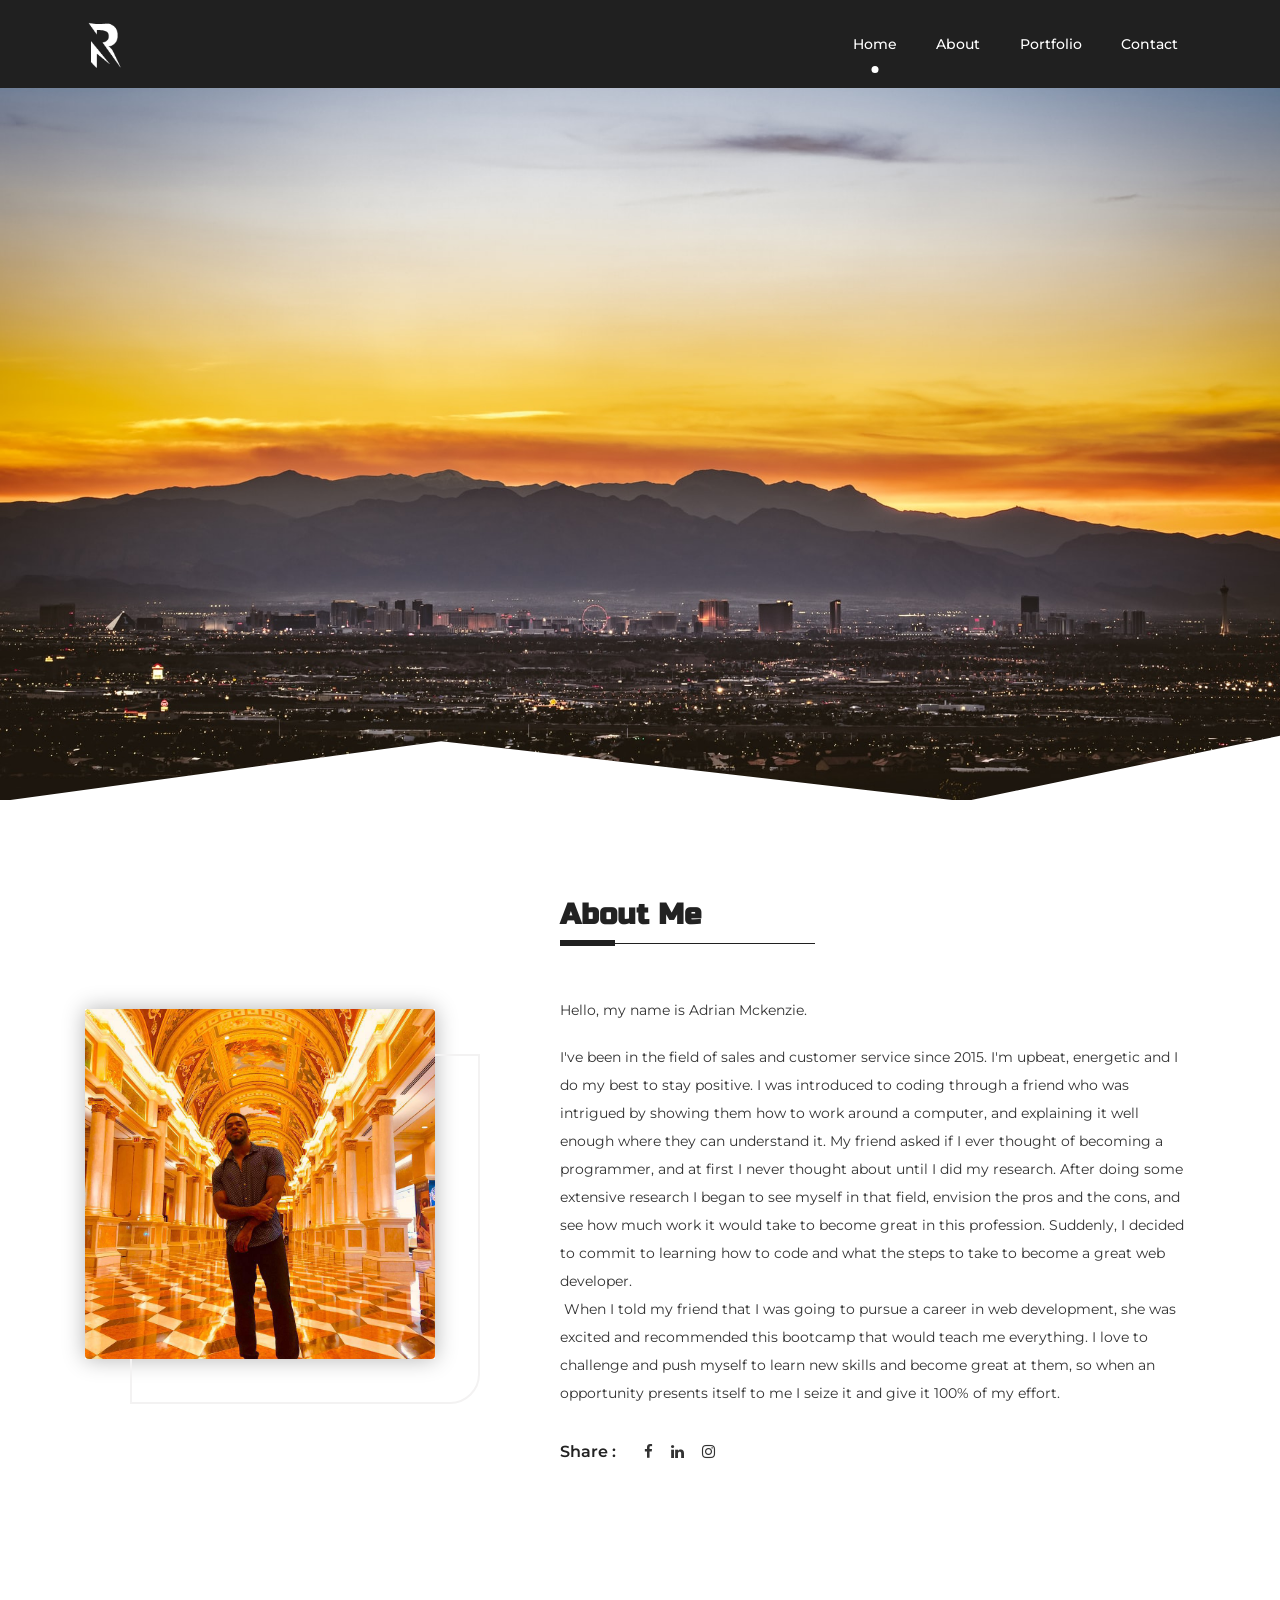
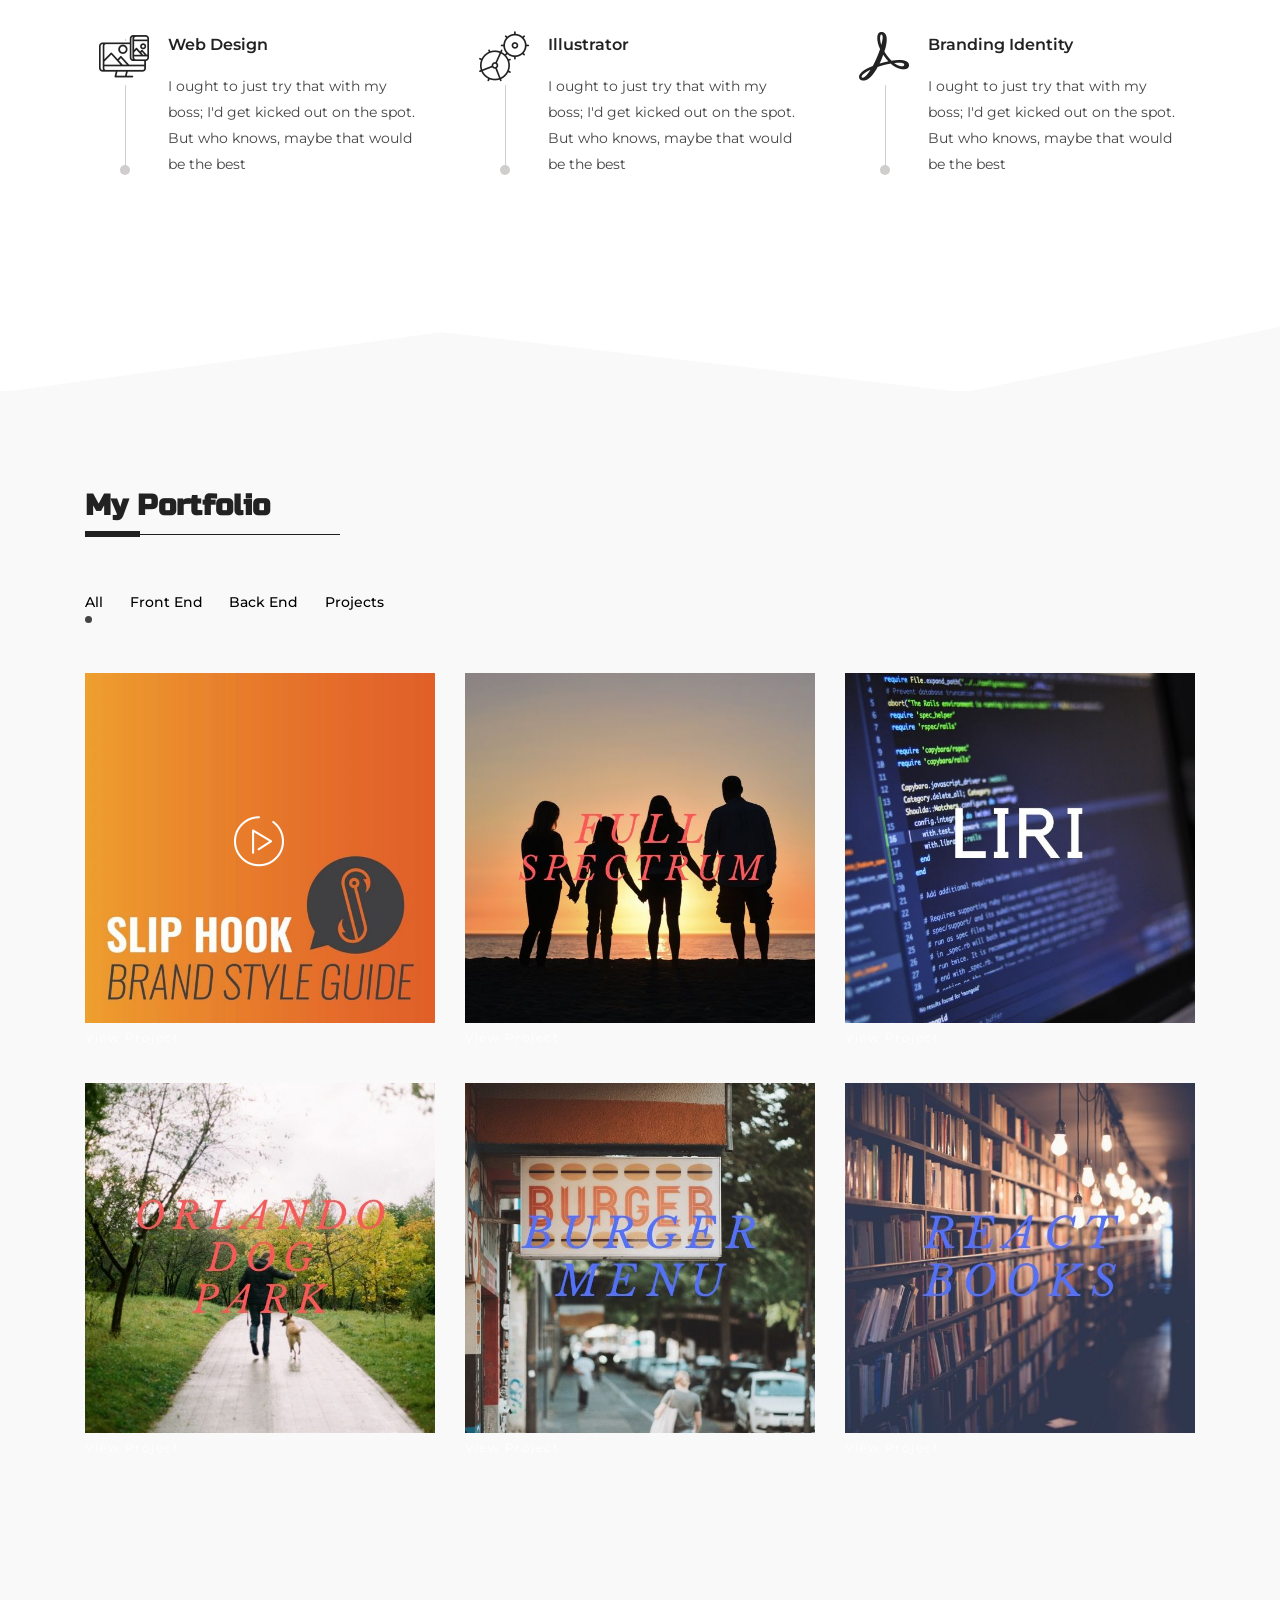
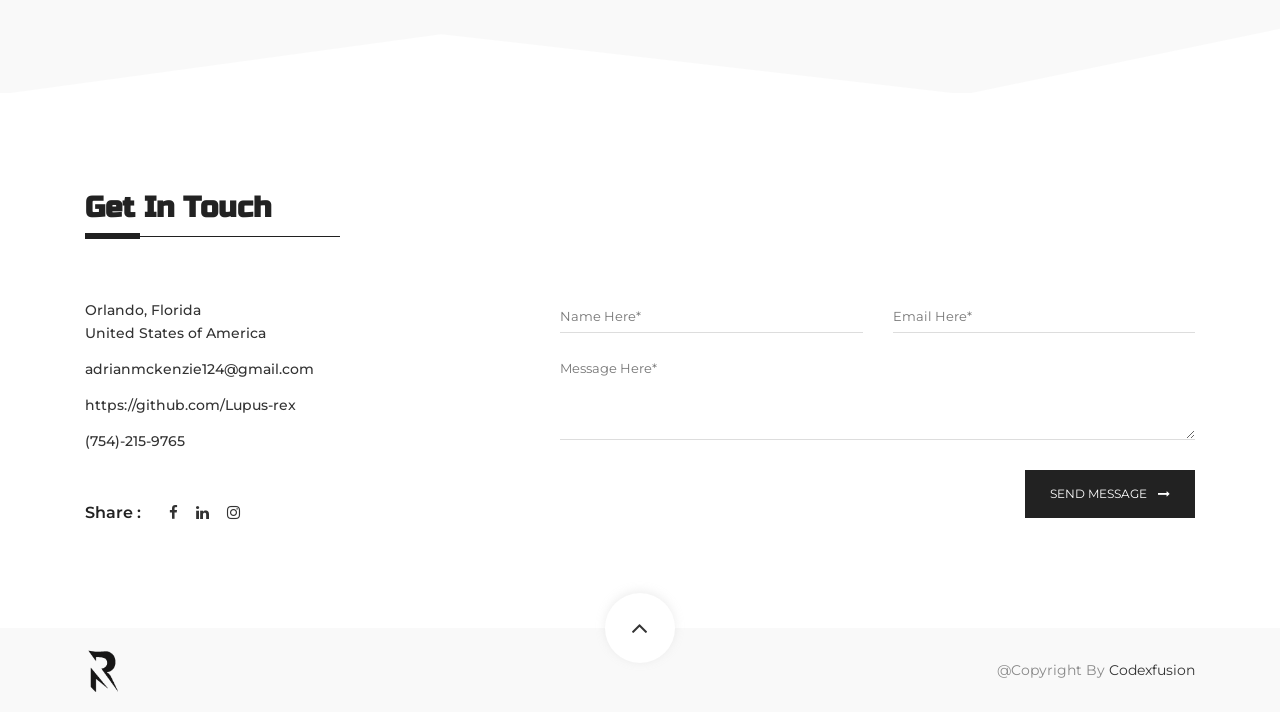
==== commit 62b79dc4: "updated portfolio" ====
--- a/index.html
+++ b/index.html
@@ -159,11 +159,9 @@
               </p>
               <div class="social-link">
                 <h5>Share :</h5>
-                <a href="#"><i class="fa fa-facebook"></i></a>
-                <a href="#"><i class="fa fa-twitter"></i></a>
-                <a href="#"><i class="fa fa-dribbble"></i></a>
-                <a href="#"><i class="fa fa-linkedin"></i></a>
-                <a href="#"><i class="fa fa-instagram"></i></a>
+                <a href="https://www.facebook.com/adrian.mckenzie.9"><i class="fa fa-facebook"></i></a>
+                <a href="https://www.linkedin.com/in/adrian-mckenzie-abb307146/"><i class="fa fa-linkedin"></i></a>
+                <a href="https://www.instagram.com/adrian_mckenzie_/?hl=en"><i class="fa fa-instagram"></i></a>
               </div>
             </div>
           </div>
@@ -242,43 +240,51 @@
                 href="https://www.youtube.com/watch?v=eDiA1p5DlLg"
               >
                 <span class="flaticon-play-button"></span>
-                <img src="assets/img/portfolio/img1.jpg" alt="image" />
+                <img src="assets/img/portfolio/slipjook_design.jpg" alt="image" />
               </a>
+              <a href=""> View Project</a>
             </div>
           </div>
           <div class="prt-grid marketing web col-md-4 col-sm-6">
             <div class="prt-item">
-              <a class="expand-img" href="assets/img/portfolio/img2.jpg"
-                ><img src="assets/img/portfolio/img2.jpg" alt="image"
+              <a class="expand-img" href="assets/img/portfolio/flsm.png"
+                ><img src="assets/img/portfolio/full spectrum.jpg" alt="image"
               /></a>
+              <div class="projectlink">
+              <a href="https://fullspectrum1.herokuapp.com/"> View Project</a>
+              </div>
             </div>
           </div>
           <div class="prt-grid col-md-4 col-sm-6">
             <div class="prt-item">
-              <a class="expand-img" href="assets/img/portfolio/img3.jpg"
-                ><img src="assets/img/portfolio/img3.jpg" alt="image"
+              <a class="expand-img" href="assets/img/portfolio/Liri.png  "
+                ><img src="assets/img/portfolio/LIRI (1).jpg" alt="image"
               /></a>
+              <a href="https://github.com/Lupus-rex/liri-hw.git"> View Project</a>
             </div>
           </div>
           <div class="prt-grid design marketing col-md-4 col-sm-6">
             <div class="prt-item">
               <a class="expand-img" href="assets/img/portfolio/img4.jpg"
-                ><img src="assets/img/portfolio/img4.jpg" alt="image"
+                ><img src="assets/img/portfolio/Orlando dog Park.jpg" alt="image"
               /></a>
+              <a href="https://epiknohvuh.github.io/GroupRepository/"> View Project</a>
             </div>
           </div>
           <div class="prt-grid web design col-md-4 col-sm-6">
             <div class="prt-item">
               <a class="expand-img" href="assets/img/portfolio/img5.jpg"
-                ><img src="assets/img/portfolio/img5.jpg" alt="image"
+                ><img src="assets/img/portfolio/Burger menu (1).jpg" alt="image"
               /></a>
+              <a href=""> View Project</a>
             </div>
           </div>
           <div class="prt-grid design marketing col-md-4 col-sm-6">
             <div class="prt-item">
               <a class="expand-img" href="assets/img/portfolio/img6.jpg"
-                ><img src="assets/img/portfolio/img6.jpg" alt="image"
+                ><img src="assets/img/portfolio/React books.jpg" alt="image"
               /></a>
+              <a href=""> View Project</a>
             </div>
           </div>
         </div>
@@ -307,15 +313,14 @@
                   <span class="ct-break">United States of America</span>
                 </li>
                 <li>adrianmckenzie124@gmail.com</li>
+                <li>https://github.com/Lupus-rex</li>
                 <li>(754)-215-9765</li>
               </ul>
               <div class="social-link">
                 <h5>Share :</h5>
-                <a href="#"><i class="fa fa-facebook"></i></a>
-                <a href="#"><i class="fa fa-twitter"></i></a>
-                <a href="#"><i class="fa fa-dribbble"></i></a>
-                <a href="#"><i class="fa fa-linkedin"></i></a>
-                <a href="#"><i class="fa fa-instagram"></i></a>
+                <a href="https://www.facebook.com/adrian.mckenzie.9"><i class="fa fa-facebook"></i></a>
+                <a href="https://www.linkedin.com/in/adrian-mckenzie-abb307146/"><i class="fa fa-linkedin"></i></a>
+                <a href="https://www.instagram.com/adrian_mckenzie_/?hl=en"><i class="fa fa-instagram"></i></a>
               </div>
             </div>
           </div>
--- a/assets/css/styles.css
+++ b/assets/css/styles.css
@@ -25,142 +25,144 @@
 /*============================================
 * 1. Header Area
 *=============================================*/
-.header-area{
-    position: fixed;
-    left: 0;
-    top: 0;
-    z-index: 999;
-    width: 100%;
-    background: #202020;
-}
-.logo{}
-.logo a{
-    display: inline-block;
-}
-.logo a img{
-    max-width: 43px;
-}
-.main-menu{}
-.main-menu nav ul{
-    text-align: right;
-}
-.main-menu nav ul li{
-    display: inline-block;
-}
-.main-menu nav ul li a{
-        display: block;
-    color: #fff;
-    font-size: 14px;
-    font-weight: 500;
-    letter-spacing: 0;
-    padding: 35px 17px;
-    position: relative;
-}
-
-.main-menu nav ul li a:before{
-    content: '';
-    position: absolute;
-    left: 50%;
-    bottom: 17%;
-    height: 7px;
-    width: 7px;
-    background: #fff;
-    border-radius: 50%;
-    opacity: 0;
-    transform: translateX(-50%);
-    -webkit-transition: all 0.3s ease 0s;
-    -o-transition: all 0.3s ease 0s;
-    transition: all 0.3s ease 0s;
-}
-.main-menu nav ul li a:after{
-    content: attr(data-hover);
-    position: absolute;
-    left: 50%;
-    top: 70%;
-    opacity: 0;
-    transform: translateX(-50%);
-    -webkit-transition: all 0.3s ease 0s;
-    -o-transition: all 0.3s ease 0s;
-    transition: all 0.3s ease 0s;
-}
-.main-menu nav ul li a:hover:after{
-    opacity: 1;
-    top: 50%;
-    transform: translate(-50%, -50%);
-}
-.main-menu nav ul li.active a:before{
-    opacity: 1;
-}
-.main-menu nav ul li a span{
-    display: block;
-    -webkit-transition: all 0.15s ease-in-out 0s;
-    -o-transition: all 0.15s ease-in-out 0s;
-    transition: all 0.15s ease-in-out 0s;
-}
-.main-menu nav ul li a:hover span{
-    transform: translate3d(0,-12px,0);
-    opacity: 0;
+.header-area {
+  position: fixed;
+  left: 0;
+  top: 0;
+  z-index: 999;
+  width: 100%;
+  background: #202020;
+}
+.logo {
+}
+.logo a {
+  display: inline-block;
+}
+.logo a img {
+  max-width: 43px;
+}
+.main-menu {
+}
+.main-menu nav ul {
+  text-align: right;
+}
+.main-menu nav ul li {
+  display: inline-block;
+}
+.main-menu nav ul li a {
+  display: block;
+  color: #fff;
+  font-size: 14px;
+  font-weight: 500;
+  letter-spacing: 0;
+  padding: 35px 17px;
+  position: relative;
+}
+
+.main-menu nav ul li a:before {
+  content: "";
+  position: absolute;
+  left: 50%;
+  bottom: 17%;
+  height: 7px;
+  width: 7px;
+  background: #fff;
+  border-radius: 50%;
+  opacity: 0;
+  transform: translateX(-50%);
+  -webkit-transition: all 0.3s ease 0s;
+  -o-transition: all 0.3s ease 0s;
+  transition: all 0.3s ease 0s;
+}
+.main-menu nav ul li a:after {
+  content: attr(data-hover);
+  position: absolute;
+  left: 50%;
+  top: 70%;
+  opacity: 0;
+  transform: translateX(-50%);
+  -webkit-transition: all 0.3s ease 0s;
+  -o-transition: all 0.3s ease 0s;
+  transition: all 0.3s ease 0s;
+}
+.main-menu nav ul li a:hover:after {
+  opacity: 1;
+  top: 50%;
+  transform: translate(-50%, -50%);
+}
+.main-menu nav ul li.active a:before {
+  opacity: 1;
+}
+.main-menu nav ul li a span {
+  display: block;
+  -webkit-transition: all 0.15s ease-in-out 0s;
+  -o-transition: all 0.15s ease-in-out 0s;
+  transition: all 0.15s ease-in-out 0s;
+}
+.main-menu nav ul li a:hover span {
+  transform: translate3d(0, -12px, 0);
+  opacity: 0;
 }
 
 /*mobiel menu*/
 
 .slicknav_menu .slicknav_menutxt {
-    display: none;
+  display: none;
 }
 
 .slicknav_menu {
-    background: transparent;
-    margin-top: 21px;
+  background: transparent;
+  margin-top: 21px;
 }
 
 .slicknav_menu .slicknav_icon-bar {
-    height: 2px;
-    width: 19px;
-    margin: 3px 0px;
-    -webkit-transition: all 0.3s ease 0s;
-    transition: all 0.3s ease 0s;
+  height: 2px;
+  width: 19px;
+  margin: 3px 0px;
+  -webkit-transition: all 0.3s ease 0s;
+  transition: all 0.3s ease 0s;
 }
 
 .slicknav_btn {
-    background-color: transparent;
-    position: relative;
-    margin-top: -38px;
+  background-color: transparent;
+  position: relative;
+  margin-top: -38px;
 }
 
 .slicknav_menu .slicknav_open .slicknav_icon-bar:nth-child(2) {
-    opacity: 0;
-    -ms-filter: "progid:DXImageTransform.Microsoft.Alpha(Opacity=0)";
+  opacity: 0;
+  -ms-filter: "progid:DXImageTransform.Microsoft.Alpha(Opacity=0)";
 }
 
 .slicknav_menu .slicknav_open .slicknav_icon-bar:nth-child(1) {
-    -webkit-transform: rotate(45deg) translate(1px, 7px);
-    transform: rotate(45deg) translate(1px, 7px);
+  -webkit-transform: rotate(45deg) translate(1px, 7px);
+  transform: rotate(45deg) translate(1px, 7px);
 }
 
 .slicknav_menu .slicknav_open .slicknav_icon-bar:nth-child(3) {
-    -webkit-transform: rotate(-45deg) translateY(-6px);
-    transform: rotate(-45deg) translateY(-6px);
+  -webkit-transform: rotate(-45deg) translateY(-6px);
+  transform: rotate(-45deg) translateY(-6px);
 }
 
 .slicknav_menu {
-    margin-top: 0;
+  margin-top: 0;
 }
 
 .slicknav_nav {
-    background: #0c0c0c;
-    margin: 0;
-    padding: 6px 0px;
-    margin-top: 10px;
+  background: #0c0c0c;
+  margin: 0;
+  padding: 6px 0px;
+  margin-top: 10px;
 }
 
 .slicknav_nav a:hover {
-    background: #fefefe none repeat scroll 0 0;
-    border-radius: 0;
+  background: #fefefe none repeat scroll 0 0;
+  border-radius: 0;
 }
 
 .slicknav_nav a {
-    font-size: 14px;
-    letter-spacing: 0.01em;
+  font-size: 14px;
+  letter-spacing: 0.01em;
 }
 
 /*============================================
@@ -170,134 +172,134 @@
 /*============================================
 * 2. Slider Area
 *=============================================*/
-.slider-area{
-    height: 800px;
-    display: flex;
-    align-items: center;
-    position: relative;
-}
-.white_svg{
-    position: absolute;
-    left: 0;
-    bottom: -11px;
-    width: 100%;
-    overflow: hidden;
-}
-.svg_white svg{
-    fill: #fff;
-    width: 101%;
-}
-.svg_gray svg{
-    fill: #f9f9f9;
-    width: 101%;
-}
-.slider-content h2{
-    font-size: 55px;
-    color: #ffffff;
-    font-weight: 300;
-    letter-spacing: 0;
-    line-height: 55px;
-    margin-bottom: 10px;
-    text-transform: uppercase;
-}
-
-.slider-content h4{
-    font-size: 19px;
-    font-weight: 300;
-    color: #ffffff;
-    letter-spacing: 0em;
-    line-height: 41px;
-    text-transform: uppercase;
-}
-.slider-content h4 span{
-    display: inline-block!important;
-    letter-spacing: 0;
-}
-.txt1-wrap{
-    overflow: hidden;
-    margin-bottom: 100px;
-}
-.txt1{
-    opacity: 0;
-    display: inline-block;
-    -webkit-transition: all 0.3s ease 0s;
-    -o-transition: all 0.3s ease 0s;
-    transition: all 0.3s ease 0s;
-    -webkit-transform: translate3d(0px, 100%, 0px);
-    -ms-transform: translate3d(0px, 100%, 0px);
-    -o-transform: translate3d(0px, 100%, 0px);
-    transform: translate3d(0px, 100%, 0px);
-}
-
-.next-section{
-        position: absolute;
-    right: 38px;
-    bottom: 123px;
-    transform: rotate(-90deg);
-    z-index: 99;
-    padding-left: 32px;
-}
-.next-section a{
-        display: block;
-    color: #fff;
-    text-transform: uppercase;
-    font-size: 10px;
-    letter-spacing: 0.2em;
-        font-weight: 300;
-        position: relative;
-}
-.next-section strong{
-        display: inline-block;
-    font-size: 14px;
-    font-weight: 700;
-    margin-left: 4px;
-}
-.next-section a:after{
-    content: '';
-    position: absolute;
-    bottom: 3px;
-    right: 0;
-    height: 1px;
-    width: 0%;
-    background-color: #ddd;
-    -webkit-transition: all 0.3s ease 0s;
-    -o-transition: all 0.3s ease 0s;
-    transition: all 0.3s ease 0s;
-}
-.next-section a:hover:after{
-    width: 126%;
-}
-.next-section a:before{
-        content: '\f104';
-    position: absolute;
-    bottom: 3px;
-    left: -17px;
-    font-family: fontawesome;
-    font-size: 24px;
-    color: #b1acac;
-    -webkit-animation: secdownmoving 1000ms linear 0s infinite;
-    -o-animation: secdownmoving 1000ms linear 0s infinite;
-    animation: secdownmoving 1000ms linear 0s infinite;
-}
-@keyframes secdownmoving{
-    0%{
-        -webkit-transform: translateX(0px);
-        -ms-transform: translateX(0px);
-        -o-transform: translateX(0px);
-        transform: translateX(0px);
-    }
-    50%{
-        -webkit-transform: translateX(-10px);
-        -ms-transform: translateX(-10px);
-        -o-transform: translateX(-10px);
-        transform: translateX(-10px);
-    }
-    100%{
-        -webkit-transform: translateX(0px);
-        -ms-transform: translateX(0px);
-        -o-transform: translateX(0px);
-        transform: translateX(0px);
-    }
+.slider-area {
+  height: 800px;
+  display: flex;
+  align-items: center;
+  position: relative;
+}
+.white_svg {
+  position: absolute;
+  left: 0;
+  bottom: -11px;
+  width: 100%;
+  overflow: hidden;
+}
+.svg_white svg {
+  fill: #fff;
+  width: 101%;
+}
+.svg_gray svg {
+  fill: #f9f9f9;
+  width: 101%;
+}
+.slider-content h2 {
+  font-size: 55px;
+  color: #ffffff;
+  font-weight: 300;
+  letter-spacing: 0;
+  line-height: 55px;
+  margin-bottom: 10px;
+  text-transform: uppercase;
+}
+
+.slider-content h4 {
+  font-size: 19px;
+  font-weight: 300;
+  color: #ffffff;
+  letter-spacing: 0em;
+  line-height: 41px;
+  text-transform: uppercase;
+}
+.slider-content h4 span {
+  display: inline-block !important;
+  letter-spacing: 0;
+}
+.txt1-wrap {
+  overflow: hidden;
+  margin-bottom: 100px;
+}
+.txt1 {
+  opacity: 0;
+  display: inline-block;
+  -webkit-transition: all 0.3s ease 0s;
+  -o-transition: all 0.3s ease 0s;
+  transition: all 0.3s ease 0s;
+  -webkit-transform: translate3d(0px, 100%, 0px);
+  -ms-transform: translate3d(0px, 100%, 0px);
+  -o-transform: translate3d(0px, 100%, 0px);
+  transform: translate3d(0px, 100%, 0px);
+}
+
+.next-section {
+  position: absolute;
+  right: 38px;
+  bottom: 123px;
+  transform: rotate(-90deg);
+  z-index: 99;
+  padding-left: 32px;
+}
+.next-section a {
+  display: block;
+  color: #fff;
+  text-transform: uppercase;
+  font-size: 10px;
+  letter-spacing: 0.2em;
+  font-weight: 300;
+  position: relative;
+}
+.next-section strong {
+  display: inline-block;
+  font-size: 14px;
+  font-weight: 700;
+  margin-left: 4px;
+}
+.next-section a:after {
+  content: "";
+  position: absolute;
+  bottom: 3px;
+  right: 0;
+  height: 1px;
+  width: 0%;
+  background-color: #ddd;
+  -webkit-transition: all 0.3s ease 0s;
+  -o-transition: all 0.3s ease 0s;
+  transition: all 0.3s ease 0s;
+}
+.next-section a:hover:after {
+  width: 126%;
+}
+.next-section a:before {
+  content: "\f104";
+  position: absolute;
+  bottom: 3px;
+  left: -17px;
+  font-family: fontawesome;
+  font-size: 24px;
+  color: #b1acac;
+  -webkit-animation: secdownmoving 1000ms linear 0s infinite;
+  -o-animation: secdownmoving 1000ms linear 0s infinite;
+  animation: secdownmoving 1000ms linear 0s infinite;
+}
+@keyframes secdownmoving {
+  0% {
+    -webkit-transform: translateX(0px);
+    -ms-transform: translateX(0px);
+    -o-transform: translateX(0px);
+    transform: translateX(0px);
+  }
+  50% {
+    -webkit-transform: translateX(-10px);
+    -ms-transform: translateX(-10px);
+    -o-transform: translateX(-10px);
+    transform: translateX(-10px);
+  }
+  100% {
+    -webkit-transform: translateX(0px);
+    -ms-transform: translateX(0px);
+    -o-transform: translateX(0px);
+    transform: translateX(0px);
+  }
 }
 
 /*============================================
@@ -307,100 +309,102 @@
 /*============================================
 * 3. About Area
 *=============================================*/
-.about-area{
-    padding: 100px 0px 150px;
-}
-.abt-left-thumb{
-    display: block;
-    position: relative;
-    z-index: 1;
-    box-shadow: 0px 0px 21px rgba(0,0,0,0.3);
-}
-.abt-left-thumb:before{
-    content: '';
-    position: absolute;
-    right: -45px;
-    bottom: -45px;
-    border: 2px solid #f3f2f2;
-    height: 100%;
-    width: 100%;
-    z-index: -1;
-    border-radius: 0px 0px 30px 0px;
-}
-.abt-left-thumb img{
-    border-radius: 4px;
-    overflow: hidden;
-    max-width: 100%;
-}
-.abt-content{}
-.section-title{}
-.section-title h2{
-        font-size: 29px;
-    letter-spacing: 0;
-    color: #222222;
-    line-height: 30px;
-    margin-bottom: 50px;
-    padding-bottom: 16px;
-    position: relative;
-}
-.section-title h2:before{
-    content: '';
-    position: absolute;
-    left: 0;
-    bottom: 0;
-    height: 5px;
-    width: 55px;
-    background-color: #202020;
-}
-.section-title h2:after{
-    content: '';
-    position: absolute;
-    left: 0;
-    bottom: 2px;
-    height: 1px;
-    width: 255px;
-    background-color: #202020;
-}
-.section-title h2.txt2_is_show:after{
-    width: 0;
-    -webkit-transition: all 0.4s ease 0s;
-    -o-transition: all 0.4s ease 0s;
-    transition: all 0.4s ease 0s;
-}
-.section-title h2.is_show:after{
-    width: 255px;
-}
-.abt-content p{
-    font-size: 14px;
-    font-weight: 400;
-    color: #333;
-    letter-spacing: 0;
-    margin-bottom: 19px;
-}
-.social-link{
-    display: inline-block;
-    margin-top: 11px;
-}
-.social-link h5{
-    font-family: 'Montserrat', sans-serif;
-    display: inline-block;
-    font-size: 16px;
-    letter-spacing: 0;
-    font-weight: 600;
-    color: #222222;
-    margin-right: 22px;
-}
-.social-link a{
-    display: inline-block;
-    font-size: 15px;
-    color: #333333;
-    margin-right: 11px;
-}
-.social-link:hover a{
-    color: #888;
-}
-.social-link a:hover{
-    color: #000;
+.about-area {
+  padding: 100px 0px 150px;
+}
+.abt-left-thumb {
+  display: block;
+  position: relative;
+  z-index: 1;
+  box-shadow: 0px 0px 21px rgba(0, 0, 0, 0.3);
+}
+.abt-left-thumb:before {
+  content: "";
+  position: absolute;
+  right: -45px;
+  bottom: -45px;
+  border: 2px solid #f3f2f2;
+  height: 100%;
+  width: 100%;
+  z-index: -1;
+  border-radius: 0px 0px 30px 0px;
+}
+.abt-left-thumb img {
+  border-radius: 4px;
+  overflow: hidden;
+  max-width: 100%;
+}
+.abt-content {
+}
+.section-title {
+}
+.section-title h2 {
+  font-size: 29px;
+  letter-spacing: 0;
+  color: #222222;
+  line-height: 30px;
+  margin-bottom: 50px;
+  padding-bottom: 16px;
+  position: relative;
+}
+.section-title h2:before {
+  content: "";
+  position: absolute;
+  left: 0;
+  bottom: 0;
+  height: 5px;
+  width: 55px;
+  background-color: #202020;
+}
+.section-title h2:after {
+  content: "";
+  position: absolute;
+  left: 0;
+  bottom: 2px;
+  height: 1px;
+  width: 255px;
+  background-color: #202020;
+}
+.section-title h2.txt2_is_show:after {
+  width: 0;
+  -webkit-transition: all 0.4s ease 0s;
+  -o-transition: all 0.4s ease 0s;
+  transition: all 0.4s ease 0s;
+}
+.section-title h2.is_show:after {
+  width: 255px;
+}
+.abt-content p {
+  font-size: 14px;
+  font-weight: 400;
+  color: #333;
+  letter-spacing: 0;
+  margin-bottom: 19px;
+}
+.social-link {
+  display: inline-block;
+  margin-top: 11px;
+}
+.social-link h5 {
+  font-family: "Montserrat", sans-serif;
+  display: inline-block;
+  font-size: 16px;
+  letter-spacing: 0;
+  font-weight: 600;
+  color: #222222;
+  margin-right: 22px;
+}
+.social-link a {
+  display: inline-block;
+  font-size: 15px;
+  color: #333333;
+  margin-right: 11px;
+}
+.social-link:hover a {
+  color: #888;
+}
+.social-link a:hover {
+  color: #000;
 }
 
 /*============================================
@@ -410,82 +414,81 @@
 /*============================================
 * 4. Service Area
 *=============================================*/
-.service-area{
-    position: relative;
-}
-.single-service{
-    z-index: 1;
-    position: relative;
-    padding: 14px;
-    -webkit-transition: all 0.3s ease 0s;
-    -o-transition: all 0.3s ease 0s;
-    transition: all 0.3s ease 0s;
+.service-area {
+  position: relative;
+}
+.single-service {
+  z-index: 1;
+  position: relative;
+  padding: 14px;
+  -webkit-transition: all 0.3s ease 0s;
+  -o-transition: all 0.3s ease 0s;
+  transition: all 0.3s ease 0s;
 }
 .single-service:hover,
-.single-service:hover .icon{
-    background-color: #f9f9f9;
-}
-.single-service .icon{
-        float: left;
-    margin-right: 17px;
-    margin-top: 10px;
-        background: #fff;
-}
-.single-service:before{
-        content: '';
-    position: absolute;
-    left: 40px;
-    top: 22px;
-    height: 0;
-    width: 1px;
-    background: #d0cdcd;
-    z-index: -1;
-    -webkit-transition: all 0.8s ease 0s;
-    -o-transition: all 0.8s ease 0s;
-    transition: all 0.8s ease 0s;
-}
-.txt2_is_show.is_show:before{
-    height: calc(100% - 40px);
-}
-.single-service:after{
-    content: '';
-    position: absolute;
-    left: 35px;
-    bottom: 16px;
-    height: 10px;
-    width: 10px;
-    border-radius: 50%;
-    background: #d0cdcd;
-}
-.txt2_is_show:after{
-    opacity: 0;
-    -webkit-transition: all 0.8s ease 1.1s;
-    -o-transition: all 0.8s ease 1.1s;
-    transition: all 0.8s ease 1.1s;
-}
-.txt2_is_show.is_show:after{
-    opacity: 1;
-}
-.single-service .icon span:before{
-    font-size: 50px;
-        color: #222;
-}
-.srvc-content{
-    overflow: hidden;
-}
-.srvc-content h4{
-        font-family: 'Montserrat', sans-serif;
-    font-size: 16px;
-    font-weight: 600;
-    letter-spacing: 0;
-    color: #222222;
-    margin-bottom: 15px;
-}
-.srvc-content p{
-    color: #444;
-    line-height: 26px;
-}
-
+.single-service:hover .icon {
+  background-color: #f9f9f9;
+}
+.single-service .icon {
+  float: left;
+  margin-right: 17px;
+  margin-top: 10px;
+  background: #fff;
+}
+.single-service:before {
+  content: "";
+  position: absolute;
+  left: 40px;
+  top: 22px;
+  height: 0;
+  width: 1px;
+  background: #d0cdcd;
+  z-index: -1;
+  -webkit-transition: all 0.8s ease 0s;
+  -o-transition: all 0.8s ease 0s;
+  transition: all 0.8s ease 0s;
+}
+.txt2_is_show.is_show:before {
+  height: calc(100% - 40px);
+}
+.single-service:after {
+  content: "";
+  position: absolute;
+  left: 35px;
+  bottom: 16px;
+  height: 10px;
+  width: 10px;
+  border-radius: 50%;
+  background: #d0cdcd;
+}
+.txt2_is_show:after {
+  opacity: 0;
+  -webkit-transition: all 0.8s ease 1.1s;
+  -o-transition: all 0.8s ease 1.1s;
+  transition: all 0.8s ease 1.1s;
+}
+.txt2_is_show.is_show:after {
+  opacity: 1;
+}
+.single-service .icon span:before {
+  font-size: 50px;
+  color: #222;
+}
+.srvc-content {
+  overflow: hidden;
+}
+.srvc-content h4 {
+  font-family: "Montserrat", sans-serif;
+  font-size: 16px;
+  font-weight: 600;
+  letter-spacing: 0;
+  color: #222222;
+  margin-bottom: 15px;
+}
+.srvc-content p {
+  color: #444;
+  line-height: 26px;
+}
 
 /*============================================
 * END Service Area
@@ -494,84 +497,84 @@
 /*============================================
 * 5. Fortfolio Area
 *=============================================*/
-.fortfolio-area{
-    position: relative;
-}
-.fortfolio-filter{
-    margin-bottom: 50px;
-}
-.fortfolio-filter button{
-        font-size: 14px;
-    font-weight: 500;
-    color: #000000;
-    letter-spacing: 0;
-    background: transparent;
-    border: none;
-    outline: none;
-    cursor: pointer;
-    padding-bottom: 6px;
-    position: relative;
-    margin-right: 21px;
-}
-.fortfolio-filter button:before{
-        content: '';
-    position: absolute;
-    left: 0;
-    bottom: 0;
-    height: 7px;
-    width: 7px;
-    opacity: 0;
-    background: #464444;
-    border-radius: 50%;
-    -webkit-transition: all 0.3s ease 0s;
-    -o-transition: all 0.3s ease 0s;
-    transition: all 0.3s ease 0s;
-}
-.fortfolio-filter button.active:before{
-    opacity: 1;
-}
-.prt-item{
-    margin-bottom: 30px;
-}
-.prt-item a{
-    display: block;
-}
-.prt-item a.expand-video{
-    position: relative;
-    z-index: 1;
-}
-.prt-item a.expand-video span{
-        position: absolute;
-    left: 50%;
-    top: 50%;
-    transform: translate(-50%, -50%);
-}
-.prt-item a.expand-video:before{
-    content: '';
-    position: absolute;
-    left: 0;
-    top: 0;
-    height: 100%;
-    width: 100%;
-    opacity: 0;
-    background-color: rgba(27, 27, 27, 0.5);
-    -webkit-transition: all 0.3s ease 0s;
-    -o-transition: all 0.3s ease 0s;
-    transition: all 0.3s ease 0s;
-}
-.prt-item:hover a.expand-video:before{
-    opacity: 1;
-}
-.prt-item a.expand-video span:before{
-    font-size: 50px;
-    color: #fff;
+.fortfolio-area {
+  position: relative;
+}
+.fortfolio-filter {
+  margin-bottom: 50px;
+}
+.fortfolio-filter button {
+  font-size: 14px;
+  font-weight: 500;
+  color: #000000;
+  letter-spacing: 0;
+  background: transparent;
+  border: none;
+  outline: none;
+  cursor: pointer;
+  padding-bottom: 6px;
+  position: relative;
+  margin-right: 21px;
+}
+.fortfolio-filter button:before {
+  content: "";
+  position: absolute;
+  left: 0;
+  bottom: 0;
+  height: 7px;
+  width: 7px;
+  opacity: 0;
+  background: #464444;
+  border-radius: 50%;
+  -webkit-transition: all 0.3s ease 0s;
+  -o-transition: all 0.3s ease 0s;
+  transition: all 0.3s ease 0s;
+}
+.fortfolio-filter button.active:before {
+  opacity: 1;
+}
+.prt-item {
+  margin-bottom: 30px;
+}
+.prt-item a {
+  display: block;
+}
+.prt-item a.expand-video {
+  position: relative;
+  z-index: 1;
+}
+.prt-item a.expand-video span {
+  position: absolute;
+  left: 50%;
+  top: 50%;
+  transform: translate(-50%, -50%);
+}
+.prt-item a.expand-video:before {
+  content: "";
+  position: absolute;
+  left: 0;
+  top: 0;
+  height: 100%;
+  width: 100%;
+  opacity: 0;
+  background-color: rgba(27, 27, 27, 0.5);
+  -webkit-transition: all 0.3s ease 0s;
+  -o-transition: all 0.3s ease 0s;
+  transition: all 0.3s ease 0s;
+}
+.prt-item:hover a.expand-video:before {
+  opacity: 1;
+}
+.prt-item a.expand-video span:before {
+  font-size: 50px;
+  color: #fff;
 }
 .prt-item a:hover {
-    box-shadow: 0px 10px 27px rgba(0,0,0,0.1);
-}
-.prt-item a img{
-    max-width: 100%;
-    display: inline-block;
+  box-shadow: 0px 10px 27px rgba(0, 0, 0, 0.1);
+}
+.prt-item a img {
+  max-width: 100%;
+  display: inline-block;
 }
 
 /*============================================
@@ -581,36 +584,36 @@
 /*============================================
 * 6. Contact Area
 *=============================================*/
-.contact-area{
-    position: relative;
-}
-.contact-area .section-title{
-    margin-bottom: 60px;
+.contact-area {
+  position: relative;
+}
+.contact-area .section-title {
+  margin-bottom: 60px;
 }
 .cnt-left ul li {
-    font-size: 14px;
-    color: #333;
-    letter-spacing: 0;
-    line-height: 23px;
-    margin-bottom: 13px;
-    font-weight: 500;
-}
-.cnt-left ul li span.ct-break{
-    display: block;
-}
-.cnt-left .social-link{
-    margin-top: 32px;
+  font-size: 14px;
+  color: #333;
+  letter-spacing: 0;
+  line-height: 23px;
+  margin-bottom: 13px;
+  font-weight: 500;
+}
+.cnt-left ul li span.ct-break {
+  display: block;
+}
+.cnt-left .social-link {
+  margin-top: 32px;
 }
 .contact-form form input,
-.contact-form form textarea{
-        height: 34px;
-    width: 100%;
-    background: #fff;
-    border: none;
-    border-bottom: 1px solid #dddddd;
-    margin-bottom: 20px;
-    letter-spacing: 0;
-    font-size: 13px;
+.contact-form form textarea {
+  height: 34px;
+  width: 100%;
+  background: #fff;
+  border: none;
+  border-bottom: 1px solid #dddddd;
+  margin-bottom: 20px;
+  letter-spacing: 0;
+  font-size: 13px;
 }
 .contact-form form input::-webkit-input-placeholder,
 .contact-form form textarea::-webkit-input-placeholder {
@@ -628,34 +631,34 @@
 .contact-form form textarea:-moz-placeholder {
   color: #777;
 }
-.contact-form form textarea{
-    height: 87px;
-}
-.contact-form form .form-submit{
-    text-align: right;
-}
-.contact-form form button{
-        background: #222;
-    color: #fff;
-    border: none;
-    text-transform: uppercase;
-    font-size: 12px;
-    padding: 9px 25px;
-    font-weight: 400;
-    cursor: pointer;
-    outline: none;
-}
-.contact-form form button i{
-    margin-left: 8px;
-    -webkit-transition: all 0.3s ease 0s;
-    -o-transition: all 0.3s ease 0s;
-    transition: all 0.3s ease 0s;
-}
-.contact-form form button:hover i{
-    -webkit-transform: translateX(5px);
-    -ms-transform: translateX(5px);
-    -o-transform: translateX(5px);
-    transform: translateX(5px);
+.contact-form form textarea {
+  height: 87px;
+}
+.contact-form form .form-submit {
+  text-align: right;
+}
+.contact-form form button {
+  background: #222;
+  color: #fff;
+  border: none;
+  text-transform: uppercase;
+  font-size: 12px;
+  padding: 9px 25px;
+  font-weight: 400;
+  cursor: pointer;
+  outline: none;
+}
+.contact-form form button i {
+  margin-left: 8px;
+  -webkit-transition: all 0.3s ease 0s;
+  -o-transition: all 0.3s ease 0s;
+  transition: all 0.3s ease 0s;
+}
+.contact-form form button:hover i {
+  -webkit-transform: translateX(5px);
+  -ms-transform: translateX(5px);
+  -o-transform: translateX(5px);
+  transform: translateX(5px);
 }
 
 /*============================================
@@ -665,44 +668,51 @@
 /*============================================
 * 7. Footer Area
 *=============================================*/
-.footer-area{
-    padding: 18px 0px;
-    position: relative;
+.footer-area {
+  padding: 18px 0px;
+  position: relative;
 }
 .copyright {
-    text-align: right;
-}
-.copyright p{
-        font-size: 14px;
-    font-weight: 400;
-    letter-spacing: 0;
-    color: #898989;
-}
-.flogo a img{
-    max-width: 40px;
-}
-.copyright p span{
-    display: inline-block;
-    color: #333;
-}
-.go-to-top a{
-    color: #333;
-    position: absolute;
-    left: calc(50% - 35px);
-    top: -35px;
-    background: #fff;
-    height: 70px;
-    width: 70px;
-    border-radius: 50%;
-    text-align: center;
-    line-height: 70px;
-    box-shadow: 0px -2px 9.9px 0.1px rgba(186, 187, 188, 0.25);
-    font-size: 27px;
-}
-.go-to-top a:hover{
-    box-shadow: 0px -4px 9.9px 0.1px rgba(186, 187, 188, 0.25);
+  text-align: right;
+}
+.copyright p {
+  font-size: 14px;
+  font-weight: 400;
+  letter-spacing: 0;
+  color: #898989;
+}
+.flogo a img {
+  max-width: 40px;
+}
+.copyright p span {
+  display: inline-block;
+  color: #333;
+}
+.go-to-top a {
+  color: #333;
+  position: absolute;
+  left: calc(50% - 35px);
+  top: -35px;
+  background: #fff;
+  height: 70px;
+  width: 70px;
+  border-radius: 50%;
+  text-align: center;
+  line-height: 70px;
+  box-shadow: 0px -2px 9.9px 0.1px rgba(186, 187, 188, 0.25);
+  font-size: 27px;
+}
+.go-to-top a:hover {
+  box-shadow: 0px -4px 9.9px 0.1px rgba(186, 187, 188, 0.25);
 }
 
 /*============================================
 * END Footer Area
-*=============================================*/+*=============================================*/
+
+/*============================================
+* custom css
+*=============================================*/
+
+.projectlink {
+}
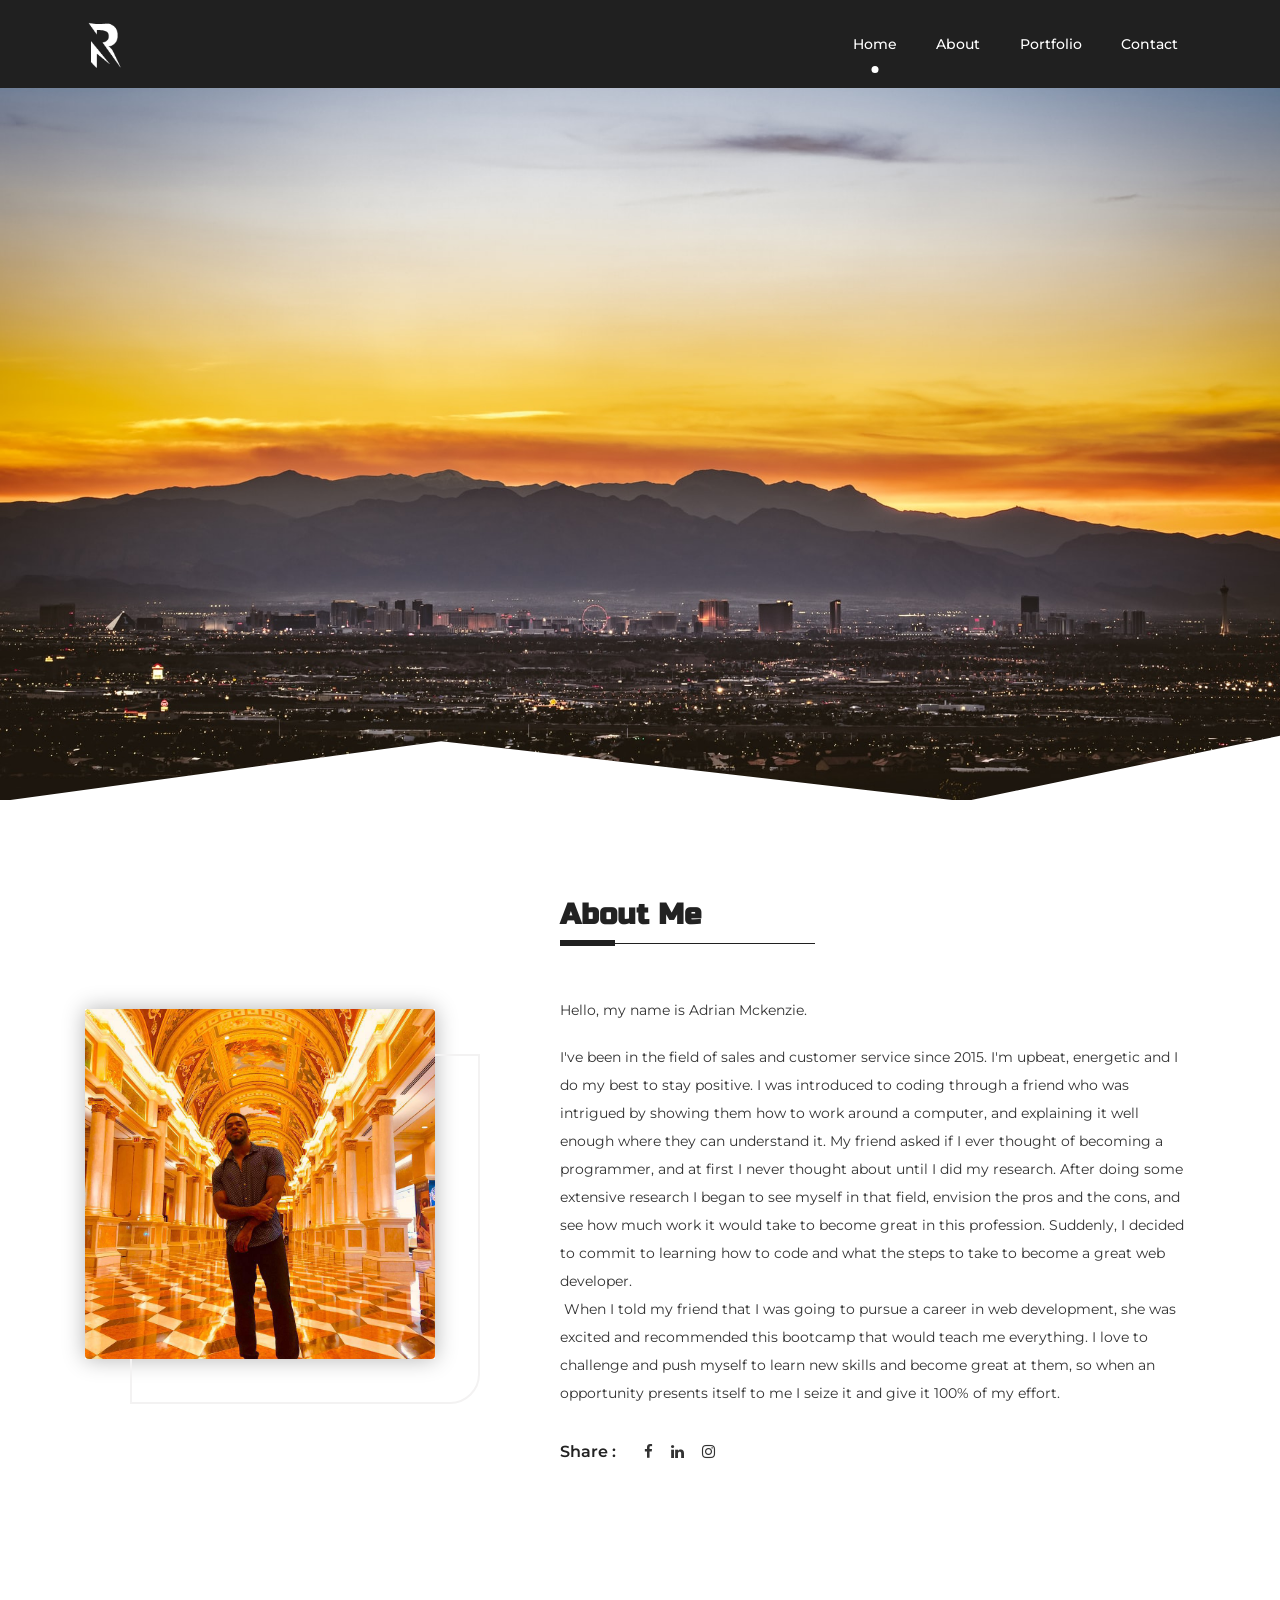
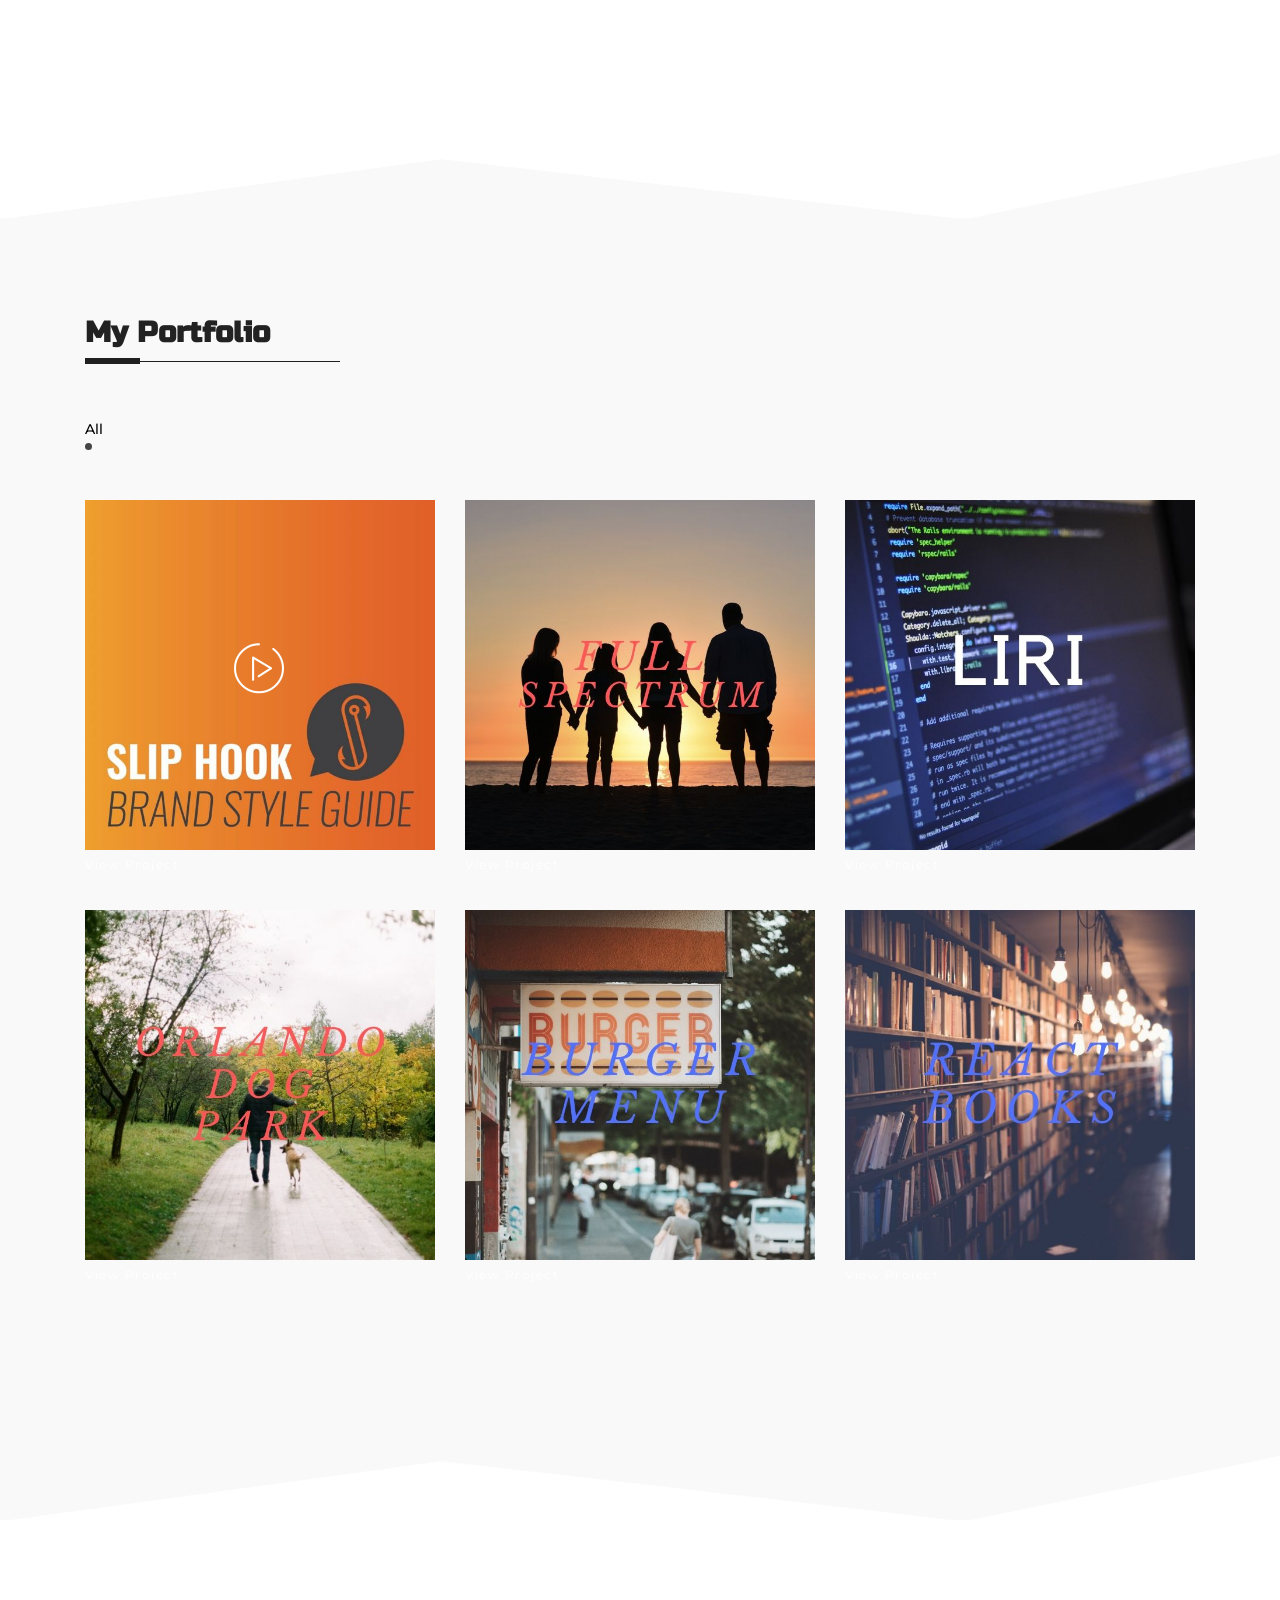
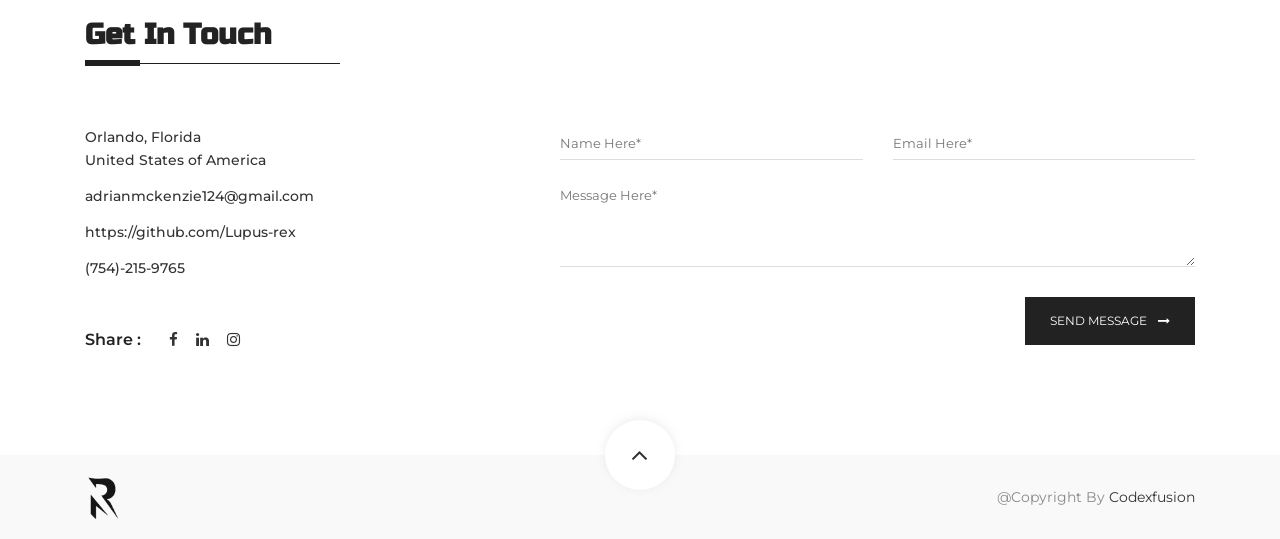
==== commit b405bd87: "updated portfolio" ====
--- a/index.html
+++ b/index.html
@@ -174,40 +174,13 @@
       <div class="container">
         <div class="row">
           <div class="col-md-4">
-            <div class="single-service txt2_is_show">
-              <div class="icon"><span class="flaticon-web-design"></span></div>
-              <div class="srvc-content">
-                <h4>Web Design</h4>
-                <p>
-                  I ought to just try that with my boss; I'd get kicked out on
-                  the spot. But who knows, maybe that would be the best
-                </p>
-              </div>
-            </div>
+            
           </div>
           <div class="col-md-4">
-            <div class="single-service txt2_is_show">
-              <div class="icon"><span class="flaticon-settings"></span></div>
-              <div class="srvc-content">
-                <h4>Illustrator</h4>
-                <p>
-                  I ought to just try that with my boss; I'd get kicked out on
-                  the spot. But who knows, maybe that would be the best
-                </p>
-              </div>
-            </div>
+            
           </div>
           <div class="col-md-4">
-            <div class="single-service txt2_is_show">
-              <div class="icon"><span class="flaticon-adobe"></span></div>
-              <div class="srvc-content">
-                <h4>Branding Identity</h4>
-                <p>
-                  I ought to just try that with my boss; I'd get kicked out on
-                  the spot. But who knows, maybe that would be the best
-                </p>
-              </div>
-            </div>
+            
           </div>
         </div>
       </div>
@@ -228,9 +201,6 @@
         </div>
         <div class="fortfolio-filter">
           <button class="active" data-filter="*">All</button>
-          <button data-filter=".web">Front End</button>
-          <button data-filter=".design">Back End</button>
-          <button data-filter=".marketing">Projects</button>
         </div>
         <div class="portfolio-masonary row" id="container">
           <div class="prt-grid marketing design col-md-4 col-sm-6">
